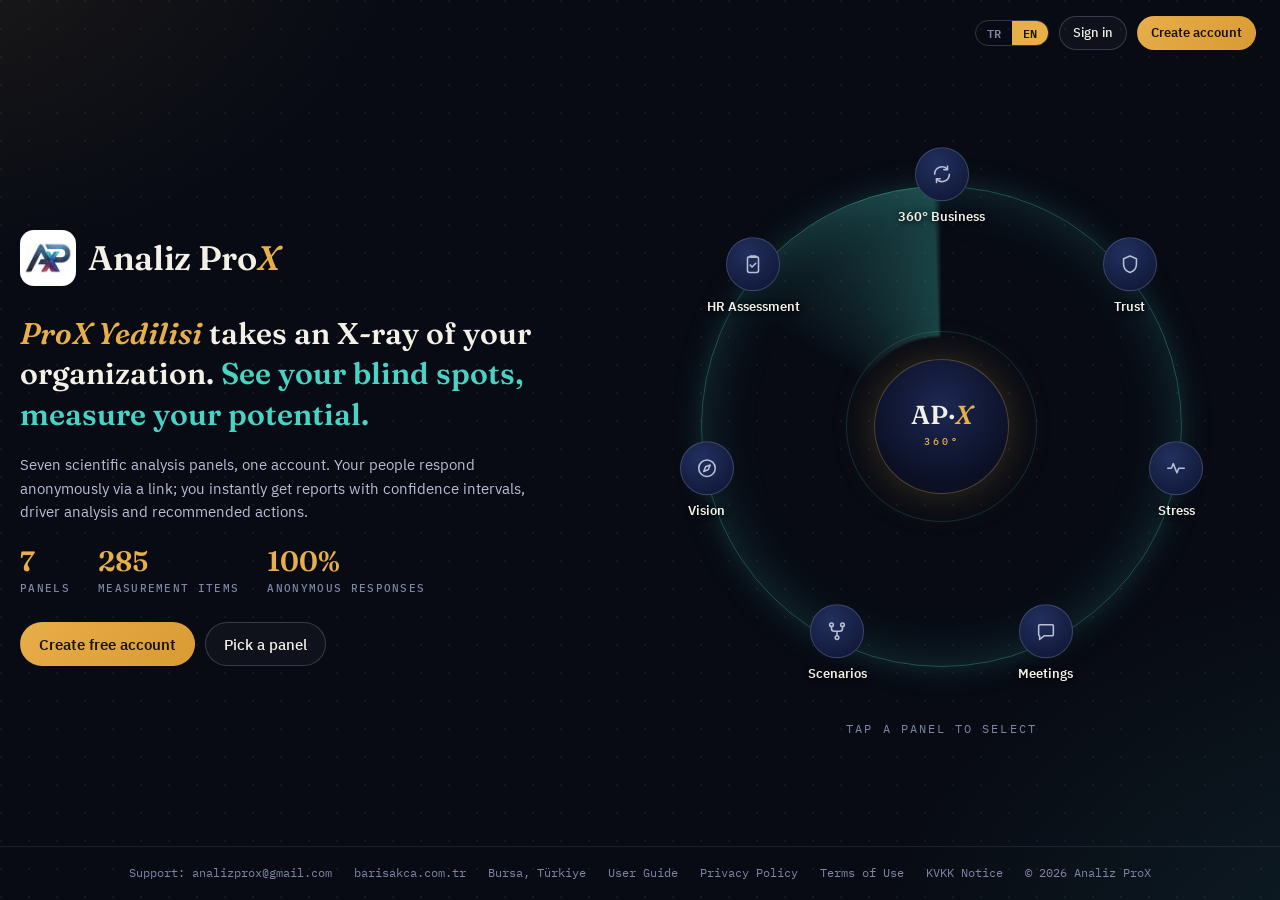
==== App/App/public/index.html @ f1fec8db "Add files via upload" ====
<!doctype html>
<html lang="tr">
<head>
  <meta charset="utf-8">
  <meta name="viewport" content="width=device-width, initial-scale=1, viewport-fit=cover">
  <title>Analiz ProX — ProX Yedilisi</title>
  <meta name="description" content="Kurumların röntgenini çeken yedi analiz paneli: 360° işletme, güven, İK aday değerlendirme, vizyon & iletişim, senaryo planlama, stres ve toplantı verimliliği.">
  <meta name="theme-color" content="#080b14">
  <meta name="color-scheme" content="dark">
  <meta property="og:title" content="Analiz ProX — ProX Yedilisi">
  <meta property="og:description" content="İşletmenizin röntgenini çekin. Kör noktalarınızı görün, potansiyelinizi ölçün.">
  <meta property="og:image" content="assets/img/og-image.jpg">
  <link rel="icon" href="assets/img/favicon.ico" sizes="any">
  <link rel="icon" type="image/png" sizes="192x192" href="assets/img/favicon-192.png">
  <link rel="apple-touch-icon" href="assets/img/apple-touch-icon.png">
  <link rel="manifest" href="manifest.webmanifest">
  <link rel="stylesheet" href="assets/css/fonts.css">
  <link rel="stylesheet" href="assets/css/app.css">
  <script src="assets/js/vendor/supabase.js" defer></script>
  <script src="assets/js/vendor/qrcode.js" defer></script>
  <script type="module" src="assets/js/app.js"></script>
</head>
<body>
  <div id="app"><div class="loader"><i></i></div></div>
  <noscript><p style="padding:24px;color:#fff">Analiz ProX'i kullanmak için JavaScript'i etkinleştirin.</p></noscript>
</body>
</html>
---- App/App/public/assets/css/fonts.css ----
/* Yerel yazı tipleri (SIL Open Font License) — @fontsource paketlerinden; yalnızca latin + latin-ext (Türkçe) */
/* fraunces-latin-ext-400-normal */
@font-face {
  font-family: 'Fraunces';
  font-style: normal;
  font-display: swap;
  font-weight: 400;
  src: url(../fonts/fraunces-latin-ext-400-normal.woff2) format("woff2");
  unicode-range: U+0100-02AF,U+0304,U+0308,U+0329,U+1E00-1E9F,U+1EF2-1EFF,U+2020,U+20A0-20AB,U+20AD-20C0,U+2113,U+2C60-2C7F,U+A720-A7FF;
}
/* fraunces-latin-400-normal */
@font-face {
  font-family: 'Fraunces';
  font-style: normal;
  font-display: swap;
  font-weight: 400;
  src: url(../fonts/fraunces-latin-400-normal.woff2) format("woff2");
  unicode-range: U+0000-00FF,U+0131,U+0152-0153,U+02BB-02BC,U+02C6,U+02DA,U+02DC,U+0304,U+0308,U+0329,U+2000-206F,U+2074,U+20AC,U+2122,U+2191,U+2193,U+2212,U+2215,U+FEFF,U+FFFD;
}
/* fraunces-latin-ext-600-normal */
@font-face {
  font-family: 'Fraunces';
  font-style: normal;
  font-display: swap;
  font-weight: 600;
  src: url(../fonts/fraunces-latin-ext-600-normal.woff2) format("woff2");
  unicode-range: U+0100-02AF,U+0304,U+0308,U+0329,U+1E00-1E9F,U+1EF2-1EFF,U+2020,U+20A0-20AB,U+20AD-20C0,U+2113,U+2C60-2C7F,U+A720-A7FF;
}
/* fraunces-latin-600-normal */
@font-face {
  font-family: 'Fraunces';
  font-style: normal;
  font-display: swap;
  font-weight: 600;
  src: url(../fonts/fraunces-latin-600-normal.woff2) format("woff2");
  unicode-range: U+0000-00FF,U+0131,U+0152-0153,U+02BB-02BC,U+02C6,U+02DA,U+02DC,U+0304,U+0308,U+0329,U+2000-206F,U+2074,U+20AC,U+2122,U+2191,U+2193,U+2212,U+2215,U+FEFF,U+FFFD;
}
/* fraunces-latin-ext-700-normal */
@font-face {
  font-family: 'Fraunces';
  font-style: normal;
  font-display: swap;
  font-weight: 700;
  src: url(../fonts/fraunces-latin-ext-700-normal.woff2) format("woff2");
  unicode-range: U+0100-02AF,U+0304,U+0308,U+0329,U+1E00-1E9F,U+1EF2-1EFF,U+2020,U+20A0-20AB,U+20AD-20C0,U+2113,U+2C60-2C7F,U+A720-A7FF;
}
/* fraunces-latin-700-normal */
@font-face {
  font-family: 'Fraunces';
  font-style: normal;
  font-display: swap;
  font-weight: 700;
  src: url(../fonts/fraunces-latin-700-normal.woff2) format("woff2");
  unicode-range: U+0000-00FF,U+0131,U+0152-0153,U+02BB-02BC,U+02C6,U+02DA,U+02DC,U+0304,U+0308,U+0329,U+2000-206F,U+2074,U+20AC,U+2122,U+2191,U+2193,U+2212,U+2215,U+FEFF,U+FFFD;
}
/* fraunces-latin-ext-600-italic */
@font-face {
  font-family: 'Fraunces';
  font-style: italic;
  font-display: swap;
  font-weight: 600;
  src: url(../fonts/fraunces-latin-ext-600-italic.woff2) format("woff2");
  unicode-range: U+0100-02AF,U+0304,U+0308,U+0329,U+1E00-1E9F,U+1EF2-1EFF,U+2020,U+20A0-20AB,U+20AD-20C0,U+2113,U+2C60-2C7F,U+A720-A7FF;
}
/* fraunces-latin-600-italic */
@font-face {
  font-family: 'Fraunces';
  font-style: italic;
  font-display: swap;
  font-weight: 600;
  src: url(../fonts/fraunces-latin-600-italic.woff2) format("woff2");
  unicode-range: U+0000-00FF,U+0131,U+0152-0153,U+02BB-02BC,U+02C6,U+02DA,U+02DC,U+0304,U+0308,U+0329,U+2000-206F,U+2074,U+20AC,U+2122,U+2191,U+2193,U+2212,U+2215,U+FEFF,U+FFFD;
}
/* fraunces-latin-ext-700-italic */
@font-face {
  font-family: 'Fraunces';
  font-style: italic;
  font-display: swap;
  font-weight: 700;
  src: url(../fonts/fraunces-latin-ext-700-italic.woff2) format("woff2");
  unicode-range: U+0100-02AF,U+0304,U+0308,U+0329,U+1E00-1E9F,U+1EF2-1EFF,U+2020,U+20A0-20AB,U+20AD-20C0,U+2113,U+2C60-2C7F,U+A720-A7FF;
}
/* fraunces-latin-700-italic */
@font-face {
  font-family: 'Fraunces';
  font-style: italic;
  font-display: swap;
  font-weight: 700;
  src: url(../fonts/fraunces-latin-700-italic.woff2) format("woff2");
  unicode-range: U+0000-00FF,U+0131,U+0152-0153,U+02BB-02BC,U+02C6,U+02DA,U+02DC,U+0304,U+0308,U+0329,U+2000-206F,U+2074,U+20AC,U+2122,U+2191,U+2193,U+2212,U+2215,U+FEFF,U+FFFD;
}
/* ibm-plex-sans-latin-ext-400-normal */
@font-face {
  font-family: 'IBM Plex Sans';
  font-style: normal;
  font-display: swap;
  font-weight: 400;
  src: url(../fonts/ibm-plex-sans-latin-ext-400-normal.woff2) format("woff2");
  unicode-range: U+0100-02AF,U+0304,U+0308,U+0329,U+1E00-1E9F,U+1EF2-1EFF,U+2020,U+20A0-20AB,U+20AD-20C0,U+2113,U+2C60-2C7F,U+A720-A7FF;
}
/* ibm-plex-sans-latin-400-normal */
@font-face {
  font-family: 'IBM Plex Sans';
  font-style: normal;
  font-display: swap;
  font-weight: 400;
  src: url(../fonts/ibm-plex-sans-latin-400-normal.woff2) format("woff2");
  unicode-range: U+0000-00FF,U+0131,U+0152-0153,U+02BB-02BC,U+02C6,U+02DA,U+02DC,U+0304,U+0308,U+0329,U+2000-206F,U+2074,U+20AC,U+2122,U+2191,U+2193,U+2212,U+2215,U+FEFF,U+FFFD;
}
/* ibm-plex-sans-latin-ext-500-normal */
@font-face {
  font-family: 'IBM Plex Sans';
  font-style: normal;
  font-display: swap;
  font-weight: 500;
  src: url(../fonts/ibm-plex-sans-latin-ext-500-normal.woff2) format("woff2");
  unicode-range: U+0100-02AF,U+0304,U+0308,U+0329,U+1E00-1E9F,U+1EF2-1EFF,U+2020,U+20A0-20AB,U+20AD-20C0,U+2113,U+2C60-2C7F,U+A720-A7FF;
}
/* ibm-plex-sans-latin-500-normal */
@font-face {
  font-family: 'IBM Plex Sans';
  font-style: normal;
  font-display: swap;
  font-weight: 500;
  src: url(../fonts/ibm-plex-sans-latin-500-normal.woff2) format("woff2");
  unicode-range: U+0000-00FF,U+0131,U+0152-0153,U+02BB-02BC,U+02C6,U+02DA,U+02DC,U+0304,U+0308,U+0329,U+2000-206F,U+2074,U+20AC,U+2122,U+2191,U+2193,U+2212,U+2215,U+FEFF,U+FFFD;
}
/* ibm-plex-sans-latin-ext-600-normal */
@font-face {
  font-family: 'IBM Plex Sans';
  font-style: normal;
  font-display: swap;
  font-weight: 600;
  src: url(../fonts/ibm-plex-sans-latin-ext-600-normal.woff2) format("woff2");
  unicode-range: U+0100-02AF,U+0304,U+0308,U+0329,U+1E00-1E9F,U+1EF2-1EFF,U+2020,U+20A0-20AB,U+20AD-20C0,U+2113,U+2C60-2C7F,U+A720-A7FF;
}
/* ibm-plex-sans-latin-600-normal */
@font-face {
  font-family: 'IBM Plex Sans';
  font-style: normal;
  font-display: swap;
  font-weight: 600;
  src: url(../fonts/ibm-plex-sans-latin-600-normal.woff2) format("woff2");
  unicode-range: U+0000-00FF,U+0131,U+0152-0153,U+02BB-02BC,U+02C6,U+02DA,U+02DC,U+0304,U+0308,U+0329,U+2000-206F,U+2074,U+20AC,U+2122,U+2191,U+2193,U+2212,U+2215,U+FEFF,U+FFFD;
}
/* ibm-plex-mono-latin-ext-400-normal */
@font-face {
  font-family: 'IBM Plex Mono';
  font-style: normal;
  font-display: swap;
  font-weight: 400;
  src: url(../fonts/ibm-plex-mono-latin-ext-400-normal.woff2) format("woff2");
  unicode-range: U+0100-02AF,U+0304,U+0308,U+0329,U+1E00-1E9F,U+1EF2-1EFF,U+2020,U+20A0-20AB,U+20AD-20C0,U+2113,U+2C60-2C7F,U+A720-A7FF;
}
/* ibm-plex-mono-latin-400-normal */
@font-face {
  font-family: 'IBM Plex Mono';
  font-style: normal;
  font-display: swap;
  font-weight: 400;
  src: url(../fonts/ibm-plex-mono-latin-400-normal.woff2) format("woff2");
  unicode-range: U+0000-00FF,U+0131,U+0152-0153,U+02BB-02BC,U+02C6,U+02DA,U+02DC,U+0304,U+0308,U+0329,U+2000-206F,U+2074,U+20AC,U+2122,U+2191,U+2193,U+2212,U+2215,U+FEFF,U+FFFD;
}
/* ibm-plex-mono-latin-ext-500-normal */
@font-face {
  font-family: 'IBM Plex Mono';
  font-style: normal;
  font-display: swap;
  font-weight: 500;
  src: url(../fonts/ibm-plex-mono-latin-ext-500-normal.woff2) format("woff2");
  unicode-range: U+0100-02AF,U+0304,U+0308,U+0329,U+1E00-1E9F,U+1EF2-1EFF,U+2020,U+20A0-20AB,U+20AD-20C0,U+2113,U+2C60-2C7F,U+A720-A7FF;
}
/* ibm-plex-mono-latin-500-normal */
@font-face {
  font-family: 'IBM Plex Mono';
  font-style: normal;
  font-display: swap;
  font-weight: 500;
  src: url(../fonts/ibm-plex-mono-latin-500-normal.woff2) format("woff2");
  unicode-range: U+0000-00FF,U+0131,U+0152-0153,U+02BB-02BC,U+02C6,U+02DA,U+02DC,U+0304,U+0308,U+0329,U+2000-206F,U+2074,U+20AC,U+2122,U+2191,U+2193,U+2212,U+2215,U+FEFF,U+FFFD;
}
/* ibm-plex-mono-latin-ext-600-normal */
@font-face {
  font-family: 'IBM Plex Mono';
  font-style: normal;
  font-display: swap;
  font-weight: 600;
  src: url(../fonts/ibm-plex-mono-latin-ext-600-normal.woff2) format("woff2");
  unicode-range: U+0100-02AF,U+0304,U+0308,U+0329,U+1E00-1E9F,U+1EF2-1EFF,U+2020,U+20A0-20AB,U+20AD-20C0,U+2113,U+2C60-2C7F,U+A720-A7FF;
}
/* ibm-plex-mono-latin-600-normal */
@font-face {
  font-family: 'IBM Plex Mono';
  font-style: normal;
  font-display: swap;
  font-weight: 600;
  src: url(../fonts/ibm-plex-mono-latin-600-normal.woff2) format("woff2");
  unicode-range: U+0000-00FF,U+0131,U+0152-0153,U+02BB-02BC,U+02C6,U+02DA,U+02DC,U+0304,U+0308,U+0329,U+2000-206F,U+2074,U+20AC,U+2122,U+2191,U+2193,U+2212,U+2215,U+FEFF,U+FFFD;
}
---- App/App/public/assets/css/app.css ----
/* =====================================================================
   ANALİZ PROX — Tasarım Sistemi
   Gece laciverti zemin · altın / camgöbeği vurgu · Fraunces + IBM Plex
   ===================================================================== */
:root {
  --bg-0: #080b14;
  --bg-1: #0d1224;
  --bg-2: #141b36;
  --bg-3: #1b2448;
  --panel: rgba(18, 25, 50, 0.72);
  --line: rgba(141, 149, 179, 0.16);
  --line-2: rgba(141, 149, 179, 0.32);
  --ink: #f3f0e6;
  --ink-2: #b9bfd6;
  --ink-3: #7d86a6;
  --gold: #e8ae49;
  --gold-2: #f5c66f;
  --cyan: #48d3c4;
  --violet: #9b87f5;
  --crimson: #e8384f;
  --crimson-2: #ff5468;

  --c-excellent: #3dd6b0;
  --c-strong: #48b8d3;
  --c-develop: #e8ae49;
  --c-risk: #f08a4b;
  --c-critical: #e8384f;

  --r-sm: 10px;
  --r: 16px;
  --r-lg: 24px;
  --shadow: 0 18px 50px -20px rgba(0, 0, 0, 0.7);
  --f-serif: 'Fraunces', Georgia, serif;
  --f-sans: 'IBM Plex Sans', system-ui, -apple-system, 'Segoe UI', sans-serif;
  --f-mono: 'IBM Plex Mono', ui-monospace, Menlo, monospace;
  --safe-top: max(env(safe-area-inset-top, 0px), var(--safe-area-inset-top, 0px));
  --safe-bottom: max(env(safe-area-inset-bottom, 0px), var(--safe-area-inset-bottom, 0px));
  color-scheme: dark;
}

*, *::before, *::after { box-sizing: border-box; }
html { -webkit-text-size-adjust: 100%; }
body {
  margin: 0;
  min-height: 100vh;
  background: var(--bg-0);
  color: var(--ink);
  font: 400 15px/1.55 var(--f-sans);
  -webkit-font-smoothing: antialiased;
  overflow-x: hidden;
}
body::before {
  content: '';
  position: fixed;
  inset: 0;
  z-index: -1;
  background:
    radial-gradient(900px 600px at -10% -10%, rgba(232, 174, 73, 0.10), transparent 60%),
    radial-gradient(900px 700px at 110% 110%, rgba(72, 211, 196, 0.10), transparent 60%),
    radial-gradient(1px 1px at 1px 1px, rgba(255, 255, 255, 0.05) 1px, transparent 0) 0 0 / 28px 28px,
    var(--bg-0);
}
a { color: var(--cyan); text-decoration: none; }
a:hover { text-decoration: underline; }
h1, h2, h3, h4 { margin: 0 0 .4em; line-height: 1.2; font-weight: 600; }
h1 { font-family: var(--f-serif); font-size: clamp(28px, 4vw, 44px); letter-spacing: -.01em; }
h2 { font-family: var(--f-serif); font-size: clamp(22px, 2.6vw, 30px); }
h3 { font-size: 17px; }
p { margin: 0 0 1em; }
small { color: var(--ink-3); }
img { max-width: 100%; }
button, input, select, textarea { font: inherit; color: inherit; }
::selection { background: rgba(72, 211, 196, .3); }

.mono { font-family: var(--f-mono); }
.ico { width: 18px; height: 18px; flex: none; vertical-align: -3px; }
h3 .ico { width: 20px; height: 20px; color: var(--cyan); }
.menu-pop .ico { color: var(--ink-3); }
.eyebrow { font: 500 11px/1 var(--f-mono); letter-spacing: .28em; text-transform: uppercase; color: var(--cyan); }
.muted { color: var(--ink-2); }
.dim { color: var(--ink-3); }
.gold { color: var(--gold); }
.center { text-align: center; }
.hide { display: none !important; }
.sr { position: absolute; width: 1px; height: 1px; overflow: hidden; clip: rect(0 0 0 0); }

/* ------------------------------------------------------------ BRAND */
.brand { display: inline-flex; align-items: center; gap: 12px; color: var(--ink); text-decoration: none !important; }
.brand img { width: 40px; height: 40px; border-radius: 10px; background: #fff; padding: 3px; }
.brand b { font: 600 22px/1 var(--f-serif); letter-spacing: -.01em; }
.brand b i { color: var(--gold); font-style: italic; }
.brand.lg img { width: 56px; height: 56px; border-radius: 14px; }
.brand.lg b { font-size: 34px; }

/* ------------------------------------------------------------ LAYOUT */
.wrap { width: min(1180px, 100% - 32px); margin-inline: auto; }
.wrap.narrow { width: min(760px, 100% - 32px); }
.topbar {
  position: sticky; top: 0; z-index: 30;
  padding-top: var(--safe-top);
  background: rgba(8, 11, 20, .78);
  backdrop-filter: blur(14px); -webkit-backdrop-filter: blur(14px);
  border-bottom: 1px solid var(--line);
}
.topbar .wrap { display: flex; align-items: center; gap: 14px; min-height: 64px; }
.topbar .spacer { flex: 1; }
.topnav { display: flex; gap: 4px; margin-left: 10px; }
.topnav a { position: relative; display: inline-flex; align-items: center; gap: 7px; padding: 8px 12px; border-radius: 999px; color: var(--ink-2); font-size: 13.5px; font-weight: 500; text-decoration: none !important; }
.topnav a:hover { background: rgba(255, 255, 255, .06); color: var(--ink); }
.topnav a.on { background: rgba(232, 174, 73, .12); color: var(--gold); }
.topnav .dot-n { position: absolute; top: 2px; right: 2px; min-width: 17px; height: 17px; padding: 0 4px; border-radius: 9px; background: var(--crimson); color: #fff; font: 700 10px/17px var(--f-sans); text-align: center; }
@media (max-width: 760px) { .topnav span { display: none; } .topnav { margin-left: 2px; } .topnav a { padding: 8px 9px; } .topbar .org { display: none; } }
.crumbs-row { display: flex; align-items: center; gap: 14px; margin-bottom: 12px; flex-wrap: wrap; }
.crumbs-row .crumbs { margin: 0; }
.back-btn { min-height: 32px; }
.msg { padding: 16px 18px; border-radius: var(--r); border: 1px solid var(--line); background: rgba(13, 18, 36, .6); }
.msg.unread { border-color: rgba(232, 174, 73, .45); background: rgba(232, 174, 73, .06); }
.msg h4 { margin: 0 0 4px; font-size: 15px; display: flex; gap: 8px; align-items: center; flex-wrap: wrap; }
.msg .meta { font: 400 12px var(--f-mono); color: var(--ink-3); margin-bottom: 8px; }
.msg p { margin: 0; white-space: pre-line; color: var(--ink-2); font-size: 14px; }
.badge.frozen { background: rgba(155, 135, 245, .15); color: var(--violet); }
.topbar .org { font: 500 12px/1.2 var(--f-mono); color: var(--ink-3); letter-spacing: .06em; text-transform: uppercase; }
main { padding: 28px 0 calc(64px + var(--safe-bottom)); }
.page-head { display: flex; flex-wrap: wrap; align-items: flex-end; justify-content: space-between; gap: 16px; margin-bottom: 24px; }
.page-head p { margin: 0; color: var(--ink-2); max-width: 640px; }
.crumbs { font: 500 12px/1 var(--f-mono); color: var(--ink-3); margin-bottom: 10px; letter-spacing: .04em; }
.crumbs a { color: var(--ink-3); }

.grid { display: grid; gap: 16px; }
.g2 { grid-template-columns: repeat(2, minmax(0, 1fr)); }
.g3 { grid-template-columns: repeat(3, minmax(0, 1fr)); }
.g4 { grid-template-columns: repeat(4, minmax(0, 1fr)); }
@media (max-width: 960px) { .g3, .g4 { grid-template-columns: repeat(2, minmax(0, 1fr)); } }
@media (max-width: 680px) { .g2, .g3, .g4 { grid-template-columns: 1fr; } }
.grid > * { min-width: 0; }
.split { grid-template-columns: minmax(0, var(--a, 1fr)) minmax(0, var(--b, 1fr)); }
@media (max-width: 860px) { .split { grid-template-columns: 1fr; } }

.card {
  background: linear-gradient(180deg, rgba(23, 30, 61, .55), rgba(13, 18, 36, .65));
  border: 1px solid var(--line);
  border-radius: var(--r-lg);
  padding: 22px;
  box-shadow: var(--shadow);
}
.card.tight { padding: 16px; }
.card h3 { display: flex; align-items: center; gap: 10px; }
.card .card-sub { color: var(--ink-3); font-size: 13px; margin: -4px 0 14px; }
.card-head { display: flex; align-items: flex-start; justify-content: space-between; gap: 12px; margin-bottom: 14px; }
.card-head h3 { margin: 0; }

/* ------------------------------------------------------------ BUTTONS */
.btn {
  display: inline-flex; align-items: center; justify-content: center; gap: 8px;
  min-height: 44px; padding: 0 18px;
  border-radius: 999px; border: 1px solid var(--line-2);
  background: rgba(255, 255, 255, .03); color: var(--ink);
  font-weight: 500; cursor: pointer; text-decoration: none !important;
  transition: background .15s, border-color .15s, transform .1s;
  white-space: nowrap;
}
.btn:hover { background: rgba(255, 255, 255, .07); border-color: var(--ink-3); }
.btn:active { transform: translateY(1px); }
.btn:disabled { opacity: .45; cursor: not-allowed; }
.btn.primary { background: linear-gradient(135deg, var(--gold), #d99a33); color: #1a1205; border-color: transparent; font-weight: 600; }
.btn.primary:hover { filter: brightness(1.07); }
.btn.cyan { background: var(--cyan); color: #04211e; border-color: transparent; font-weight: 600; }
.btn.danger { border-color: rgba(232, 56, 79, .5); color: var(--crimson-2); }
.btn.danger:hover { background: rgba(232, 56, 79, .12); }
.btn.ghost { border-color: transparent; background: none; }
.btn.sm { min-height: 34px; padding: 0 13px; font-size: 13px; }
.btn.block { width: 100%; }
.btn .ico { width: 18px; height: 18px; }
.icon-btn { width: 40px; height: 40px; padding: 0; border-radius: 50%; }
.row { display: flex; flex-wrap: wrap; gap: 10px; align-items: center; }
.row.end { justify-content: flex-end; }
.row.between { justify-content: space-between; }

.lang { display: inline-flex; border: 1px solid var(--line-2); border-radius: 999px; overflow: hidden; }
.lang button { background: none; border: 0; padding: 6px 11px; font: 600 12px/1 var(--f-mono); color: var(--ink-3); cursor: pointer; }
.lang button.on { background: var(--gold); color: #1a1205; }

/* ------------------------------------------------------------ FORMS */
.field { display: grid; gap: 6px; margin-bottom: 14px; }
.field > span { font-size: 13px; color: var(--ink-2); font-weight: 500; }
.field small { font-size: 12px; }
.input, select.input, textarea.input {
  width: 100%; min-height: 48px; padding: 12px 14px;
  border-radius: var(--r-sm); border: 1px solid var(--line-2);
  background: rgba(8, 11, 20, .6); color: var(--ink); outline: none;
  transition: border-color .15s, box-shadow .15s;
}
textarea.input { min-height: 96px; resize: vertical; }
.input:focus { border-color: var(--cyan); box-shadow: 0 0 0 3px rgba(72, 211, 196, .18); }
.input.err { border-color: var(--crimson); }
.pw-wrap { position: relative; }
.pw-wrap .input { padding-right: 52px; }
.pw-wrap button { position: absolute; right: 6px; top: 50%; transform: translateY(-50%); background: none; border: 0; color: var(--ink-3); cursor: pointer; padding: 8px; font-size: 12px; font-family: var(--f-mono); }
.check { display: flex; gap: 10px; align-items: flex-start; font-size: 13px; color: var(--ink-2); margin: 6px 0 14px; cursor: pointer; }
.check input { width: 18px; height: 18px; margin-top: 2px; accent-color: var(--gold); flex: none; }
.seg { display: inline-flex; padding: 4px; border-radius: 999px; background: rgba(8, 11, 20, .6); border: 1px solid var(--line); margin-bottom: 18px; }
.seg button { border: 0; background: none; padding: 9px 18px; border-radius: 999px; cursor: pointer; color: var(--ink-3); font-weight: 500; }
.seg button.on { background: var(--bg-3); color: var(--ink); }
.otp { display: flex; gap: 8px; justify-content: center; margin: 8px 0 18px; }
.otp input { width: 46px; height: 56px; text-align: center; font: 600 22px var(--f-mono); border-radius: 12px; border: 1px solid var(--line-2); background: rgba(8, 11, 20, .6); color: var(--ink); }
.otp input:focus { outline: none; border-color: var(--gold); box-shadow: 0 0 0 3px rgba(232, 174, 73, .2); }
.pw-meter { height: 4px; border-radius: 4px; background: var(--line); overflow: hidden; margin-top: 4px; }
.pw-meter i { display: block; height: 100%; width: 0; transition: width .2s, background .2s; }
.alert { padding: 12px 14px; border-radius: var(--r-sm); font-size: 14px; margin-bottom: 14px; border: 1px solid; }
.alert.err { background: rgba(232, 56, 79, .1); border-color: rgba(232, 56, 79, .35); color: #ffb3bd; }
.alert.ok { background: rgba(61, 214, 176, .1); border-color: rgba(61, 214, 176, .35); color: #a8f0dd; }
.alert.info { background: rgba(72, 184, 211, .08); border-color: rgba(72, 184, 211, .3); color: var(--ink-2); }

/* ------------------------------------------------------------ AUTH */
.auth { min-height: calc(100vh - 64px); display: grid; place-items: center; padding: 32px 16px; }
.auth .card { width: min(440px, 100%); padding: 30px; }
.auth h2 { margin-bottom: 4px; }
.auth .lead { color: var(--ink-2); margin-bottom: 22px; font-size: 14px; }
.auth .foot { text-align: center; margin-top: 18px; font-size: 14px; color: var(--ink-2); }

/* ------------------------------------------------------------ HUB / ORBIT */
.hub { min-height: 100vh; display: flex; flex-direction: column; overflow-x: hidden; }
.hub-top { display: flex; align-items: center; justify-content: flex-end; gap: 10px; padding: calc(16px + var(--safe-top)) 24px 0; }
.hub-main { flex: 1; display: grid; grid-template-columns: 1fr 1.1fr; gap: 24px; align-items: center; width: min(1240px, 100% - 32px); margin-inline: auto; padding: 24px 0; }
.hub-copy .tag { font: 600 clamp(22px, 2.4vw, 30px)/1.35 var(--f-serif); margin: 22px 0 18px; }
.hub-copy .tag em { color: var(--gold); }
.hub-copy .tag span { color: var(--cyan); }
.hub-copy p { color: var(--ink-2); max-width: 520px; }
.hub-stats { display: flex; gap: 28px; margin: 24px 0; flex-wrap: wrap; }
.hub-stats div b { display: block; font: 600 28px/1 var(--f-serif); color: var(--gold); }
.hub-stats div span { font: 500 11px/1.3 var(--f-mono); color: var(--ink-3); letter-spacing: .12em; text-transform: uppercase; }
.orbit { position: relative; width: min(560px, 92vw); aspect-ratio: 1; margin-inline: auto; }
.orbit .ring { position: absolute; inset: 7%; border-radius: 50%; border: 1px solid rgba(72, 211, 196, .35); box-shadow: 0 0 60px -10px rgba(72, 211, 196, .25) inset, 0 0 40px -18px rgba(72, 211, 196, .5); }
.orbit .ring.r2 { inset: 33%; border-color: rgba(72, 211, 196, .18); box-shadow: none; }
.orbit .sweep { position: absolute; inset: 7%; border-radius: 50%; background: conic-gradient(from 0deg, rgba(72, 211, 196, .0) 0deg, rgba(72, 211, 196, .0) 300deg, rgba(72, 211, 196, .28) 358deg, rgba(72, 211, 196, .0) 360deg); animation: sweep 7s linear infinite; mask: radial-gradient(circle, transparent 26%, #000 27%); -webkit-mask: radial-gradient(circle, transparent 26%, #000 27%); }
@keyframes sweep { to { transform: rotate(360deg); } }
@media (prefers-reduced-motion: reduce) { .orbit .sweep { animation: none; } }
.orbit .core { position: absolute; inset: 38%; border-radius: 50%; display: grid; place-items: center; text-align: center; background: radial-gradient(circle at 50% 35%, #1d2752, #0b1024 70%); border: 1px solid rgba(232, 174, 73, .3); box-shadow: 0 0 50px -10px rgba(232, 174, 73, .35); }
.orbit .core b { font: 600 clamp(18px, 2.4vw, 26px)/1 var(--f-serif); display: block; }
.orbit .core b i { color: var(--gold); }
.orbit .core span { font: 500 10px/1 var(--f-mono); letter-spacing: .3em; color: var(--gold); }
.node { position: absolute; width: 112px; transform: translate(-50%, -50%); display: flex; flex-direction: column; align-items: center; gap: 8px; text-align: center; background: none; border: 0; cursor: pointer; color: var(--ink); padding: 0; }
.node .dot { width: 54px; height: 54px; border-radius: 50%; display: grid; place-items: center; background: radial-gradient(circle at 40% 30%, #22305f, #0d1430); border: 1px solid var(--line-2); transition: transform .2s, border-color .2s, box-shadow .2s; }
.node .dot svg { width: 22px; height: 22px; stroke: var(--ink-2); }
.node .nm { font-size: 13px; font-weight: 600; line-height: 1.2; text-shadow: 0 1px 6px #000; }
.node:hover .dot, .node:focus-visible .dot, .node.on .dot { transform: scale(1.12); border-color: var(--gold); box-shadow: 0 0 26px -4px rgba(232, 174, 73, .6); }
.node:hover .dot svg, .node.on .dot svg { stroke: var(--gold); }
.hub-foot { display: flex; flex-wrap: wrap; justify-content: center; gap: 8px 22px; padding: 18px 16px calc(18px + var(--safe-bottom)); border-top: 1px solid var(--line); font: 400 12px/1.4 var(--f-mono); color: var(--ink-3); }
.hub-foot a { color: var(--ink-3); }
@media (max-width: 900px) {
  .hub-main { grid-template-columns: 1fr; text-align: center; }
  .hub-copy { display: flex; flex-direction: column; align-items: center; }
  .hub-stats { justify-content: center; }
  .node { width: 86px; }
  .node .dot { width: 44px; height: 44px; }
  .node .nm { font-size: 11px; }
}

/* ------------------------------------------------------------ SHEET (modal) */
.sheet-bg { position: fixed; inset: 0; z-index: 80; background: rgba(4, 6, 12, .72); backdrop-filter: blur(4px); display: grid; place-items: center; padding: 16px; animation: fade .18s; }
.sheet { width: min(640px, 100%); max-height: calc(100vh - 32px); overflow: auto; background: linear-gradient(180deg, var(--bg-2), var(--bg-1)); border: 1px solid var(--line-2); border-radius: var(--r-lg); padding: 26px; box-shadow: 0 40px 80px -20px #000; animation: rise .22s; }
.sheet .x { float: right; margin: -8px -8px 0 0; }
@keyframes fade { from { opacity: 0; } }
@keyframes rise { from { opacity: 0; transform: translateY(12px); } }
@media (max-width: 680px) {
  .sheet-bg { place-items: end stretch; padding: 0; }
  .sheet { border-radius: var(--r-lg) var(--r-lg) 0 0; max-height: 92vh; padding-bottom: calc(26px + var(--safe-bottom)); }
}
.dim-chips { display: flex; flex-wrap: wrap; gap: 8px; margin: 14px 0 18px; }
.chip { display: inline-flex; align-items: center; gap: 6px; padding: 6px 12px; border-radius: 999px; border: 1px solid var(--line-2); font-size: 12.5px; color: var(--ink-2); background: rgba(255, 255, 255, .02); }
.chip b { font-family: var(--f-mono); color: var(--cyan); font-weight: 500; }
.badge { display: inline-flex; align-items: center; gap: 6px; padding: 3px 10px; border-radius: 999px; font: 600 11px/1.6 var(--f-mono); letter-spacing: .04em; text-transform: uppercase; }
.badge.open { background: rgba(61, 214, 176, .12); color: var(--c-excellent); }
.badge.closed { background: rgba(125, 134, 166, .14); color: var(--ink-3); }
.badge.b-excellent { background: rgba(61, 214, 176, .14); color: var(--c-excellent); }
.badge.b-strong { background: rgba(72, 184, 211, .14); color: var(--c-strong); }
.badge.b-develop { background: rgba(232, 174, 73, .14); color: var(--c-develop); }
.badge.b-risk { background: rgba(240, 138, 75, .14); color: var(--c-risk); }
.badge.b-critical { background: rgba(232, 56, 79, .14); color: var(--crimson-2); }
.stat { display: grid; gap: 2px; }
.stat b { font: 600 26px/1.1 var(--f-serif); }
.stat span { font: 500 11px/1.3 var(--f-mono); color: var(--ink-3); letter-spacing: .1em; text-transform: uppercase; }

/* ------------------------------------------------------------ MODULE TILES (dashboard) */
.tiles { display: grid; grid-template-columns: repeat(auto-fill, minmax(250px, 1fr)); gap: 14px; }
.tile { position: relative; display: flex; flex-direction: column; gap: 10px; padding: 20px; border-radius: var(--r-lg); border: 1px solid var(--line); background: linear-gradient(160deg, rgba(27, 36, 72, .6), rgba(13, 18, 36, .7)); color: var(--ink); text-decoration: none !important; transition: border-color .2s, transform .2s; cursor: pointer; text-align: left; }
.tile:hover { border-color: rgba(232, 174, 73, .5); transform: translateY(-2px); }
.tile .ic { width: 42px; height: 42px; border-radius: 12px; display: grid; place-items: center; background: rgba(72, 211, 196, .1); }
.tile .ic svg { width: 22px; height: 22px; stroke: var(--cyan); }
.tile h3 { margin: 0; font-size: 16px; }
.tile p { margin: 0; color: var(--ink-3); font-size: 13px; }
.tile .meta { margin-top: auto; display: flex; justify-content: space-between; font: 500 12px/1 var(--f-mono); color: var(--ink-3); }
.tile .meta b { color: var(--gold); }

/* ------------------------------------------------------------ LIST / TABLE */
.list { display: grid; gap: 10px; }
.li { display: grid; grid-template-columns: 1fr auto; gap: 12px; align-items: center; padding: 16px 18px; border-radius: var(--r); border: 1px solid var(--line); background: rgba(13, 18, 36, .6); }
.li h4 { margin: 0 0 4px; font-size: 15px; }
.li .sub { font-size: 12.5px; color: var(--ink-3); display: flex; flex-wrap: wrap; gap: 6px 14px; }
.li .sub .mono { color: var(--ink-2); }
@media (max-width: 680px) { .li { grid-template-columns: 1fr; } }
.tbl-wrap { overflow-x: auto; border-radius: var(--r); border: 1px solid var(--line); }
table.tbl { width: 100%; border-collapse: collapse; font-size: 13.5px; }
.tbl th, .tbl td { padding: 10px 12px; border-bottom: 1px solid var(--line); text-align: left; vertical-align: top; }
.tbl th { font: 500 11px/1.3 var(--f-mono); color: var(--ink-3); letter-spacing: .08em; text-transform: uppercase; background: rgba(8, 11, 20, .4); position: sticky; top: 0; }
.tbl td.num, .tbl th.num { text-align: right; font-family: var(--f-mono); }
.tbl tr:last-child td { border-bottom: 0; }
.empty { text-align: center; padding: 48px 16px; color: var(--ink-3); border: 1px dashed var(--line-2); border-radius: var(--r-lg); }
.empty svg { width: 40px; height: 40px; stroke: var(--ink-3); margin-bottom: 10px; }

/* ------------------------------------------------------------ SURVEY */
.sv { min-height: 100vh; display: flex; flex-direction: column; }
.sv-top { padding: calc(14px + var(--safe-top)) 18px 12px; display: flex; align-items: center; gap: 12px; border-bottom: 1px solid var(--line); background: rgba(8, 11, 20, .8); position: sticky; top: 0; z-index: 5; backdrop-filter: blur(10px); }
.sv-top .t { flex: 1; min-width: 0; }
.sv-top .t b { display: block; font-size: 14px; white-space: nowrap; overflow: hidden; text-overflow: ellipsis; }
.sv-top .t span { font: 500 11px/1 var(--f-mono); color: var(--ink-3); letter-spacing: .08em; }
.progress { height: 3px; background: var(--line); }
.progress i { display: block; height: 100%; background: linear-gradient(90deg, var(--cyan), var(--gold)); transition: width .25s; }
.sv-body { flex: 1; display: grid; place-items: center; padding: 24px 16px calc(24px + var(--safe-bottom)); }
.q { width: min(680px, 100%); animation: rise .2s; }
.q .q-dim { font: 500 11px/1 var(--f-mono); letter-spacing: .22em; text-transform: uppercase; color: var(--cyan); margin-bottom: 14px; }
.q .q-text { font: 500 clamp(19px, 2.6vw, 25px)/1.4 var(--f-serif); margin-bottom: 26px; }
.q .q-num { font: 500 12px/1 var(--f-mono); color: var(--ink-3); margin-bottom: 10px; }
.likert { display: grid; gap: 8px; }
.likert button { display: flex; align-items: center; gap: 14px; width: 100%; min-height: 54px; padding: 10px 16px; border-radius: 14px; border: 1px solid var(--line-2); background: rgba(13, 18, 36, .7); cursor: pointer; text-align: left; color: var(--ink); transition: border-color .12s, background .12s; }
.likert button:hover { border-color: var(--ink-3); }
.likert button .k { width: 28px; height: 28px; flex: none; border-radius: 8px; display: grid; place-items: center; font: 600 13px var(--f-mono); background: var(--bg-3); color: var(--ink-2); }
.likert button.on { border-color: var(--gold); background: rgba(232, 174, 73, .1); }
.likert button.on .k { background: var(--gold); color: #1a1205; }
.scale10 { display: grid; grid-template-columns: repeat(11, 1fr); gap: 6px; }
.scale10 button { aspect-ratio: 1; min-height: 40px; border-radius: 10px; border: 1px solid var(--line-2); background: rgba(13, 18, 36, .7); font: 600 14px var(--f-mono); cursor: pointer; }
.scale10 button.on { background: var(--gold); color: #1a1205; border-color: var(--gold); }
.scale10-leg { display: flex; justify-content: space-between; font-size: 12px; color: var(--ink-3); margin-top: 8px; }
@media (max-width: 520px) { .scale10 { grid-template-columns: repeat(6, 1fr); } }
.sv-nav { display: flex; justify-content: space-between; gap: 10px; margin-top: 26px; }
.sv-intro { width: min(640px, 100%); }
.sv-intro .card { padding: 28px; }
.timer { font: 600 13px/1 var(--f-mono); padding: 7px 12px; border-radius: 999px; border: 1px solid var(--line-2); }
.timer.warn { color: var(--crimson-2); border-color: rgba(232, 56, 79, .5); }
.picks { display: grid; gap: 8px; }
.picks button { text-align: left; padding: 12px 16px; border-radius: 12px; border: 1px solid var(--line-2); background: rgba(13, 18, 36, .7); cursor: pointer; color: var(--ink); display: flex; gap: 10px; align-items: center; }
.picks button.on { border-color: var(--cyan); background: rgba(72, 211, 196, .1); }
.picks button .n { width: 24px; height: 24px; border-radius: 50%; display: grid; place-items: center; font: 600 12px var(--f-mono); background: var(--bg-3); flex: none; }
.picks button.on .n { background: var(--cyan); color: #04211e; }

/* ------------------------------------------------------------ REPORT */
.rp-head { display: grid; grid-template-columns: 1fr auto; gap: 18px; align-items: end; padding-bottom: 20px; border-bottom: 1px solid var(--line); margin-bottom: 24px; }
.rp-head h1 { margin: 6px 0 6px; font-size: clamp(26px, 3.4vw, 38px); }
.rp-head .facts { display: flex; flex-wrap: wrap; gap: 6px 18px; font: 400 12.5px/1.4 var(--f-mono); color: var(--ink-3); }
.rp-head .facts b { color: var(--ink-2); font-weight: 500; }
@media (max-width: 760px) { .rp-head { grid-template-columns: 1fr; } }
.rp-sec { margin: 34px 0 14px; display: flex; align-items: baseline; gap: 14px; }
.rp-sec .n { font: 500 12px/1 var(--f-mono); color: var(--gold); }
.rp-sec h2 { margin: 0; font-size: 22px; }
.rp-sec + p.lead { color: var(--ink-2); margin-top: -6px; max-width: 760px; font-size: 14px; }
.kpis { display: grid; grid-template-columns: 1.3fr repeat(3, 1fr); gap: 14px; }
@media (max-width: 960px) { .kpis { grid-template-columns: 1fr 1fr; } }
@media (max-width: 520px) { .kpis { grid-template-columns: 1fr; } }
.kpi { padding: 18px; border-radius: var(--r-lg); border: 1px solid var(--line); background: rgba(13, 18, 36, .6); display: flex; flex-direction: column; gap: 6px; }
.kpi .k { font: 500 11px/1.2 var(--f-mono); letter-spacing: .12em; text-transform: uppercase; color: var(--ink-3); }
.kpi .v { font: 600 34px/1 var(--f-serif); }
.kpi .s { font-size: 12.5px; color: var(--ink-2); }
.kpi.main { align-items: center; justify-content: center; }
.chart { width: 100%; height: auto; display: block; }
.chart text { font-family: var(--f-sans); }
.chart .g-val { font: 600 44px var(--f-serif); }
.chart .g-lbl { font: 500 10.5px var(--f-mono); letter-spacing: .14em; text-transform: uppercase; }
.chart .g-sub { font: 600 12px var(--f-sans); }
.chart .lbl { font-size: 12px; font-weight: 500; }
.chart .val { font: 600 11px var(--f-mono); }
.chart .ax { font: 400 10.5px var(--f-mono); }
.chart .q-name { font: 600 11px var(--f-mono); letter-spacing: .08em; text-transform: uppercase; }
.chart .q-pt { font-size: 11px; font-weight: 600; }
.radar { max-width: 520px; margin-inline: auto; }
.legend { display: flex; flex-wrap: wrap; justify-content: center; gap: 8px 18px; font-size: 12.5px; color: var(--ink-2); margin-top: 6px; }
.legend i { display: inline-block; width: 12px; height: 12px; border-radius: 3px; margin-right: 6px; vertical-align: -1px; }

.barlist { display: grid; gap: 12px; }
.bl-row { display: grid; grid-template-columns: minmax(120px, 34%) 1fr 48px; gap: 12px; align-items: center; }
.bl-lbl { font-size: 13.5px; font-weight: 500; line-height: 1.3; }
.bl-lbl small { display: block; font-size: 11.5px; font-weight: 400; }
.bl-track { position: relative; height: 12px; border-radius: 999px; background: rgba(255, 255, 255, .05); }
.bl-band { position: absolute; top: -3px; bottom: -3px; width: 1px; background: var(--line-2); }
.bl-fill { position: absolute; left: 0; top: 0; bottom: 0; border-radius: 999px; }
.bl-track .ci { position: absolute; top: 50%; height: 2px; margin-top: -1px; background: rgba(255, 255, 255, .55); }
.bl-mark { position: absolute; top: -5px; bottom: -5px; width: 3px; margin-left: -1.5px; border-radius: 2px; background: var(--ink); box-shadow: 0 0 0 2px var(--bg-0); }
.bl-val { font: 600 15px var(--f-mono); text-align: right; }
@media (max-width: 520px) { .bl-row { grid-template-columns: 1fr 44px; } .bl-lbl { grid-column: 1 / -1; } }

.fav { display: grid; gap: 9px; }
.fav-legend, .nps-leg { display: flex; gap: 16px; font-size: 12px; color: var(--ink-2); margin-bottom: 4px; flex-wrap: wrap; }
.fav-legend i, .nps-leg i { display: inline-block; width: 10px; height: 10px; border-radius: 3px; margin-right: 6px; }
.fav-legend .u, .fav-bar .u, .nps .d { background: var(--c-critical); }
.fav-legend .n, .fav-bar .n, .nps .p { background: #4a5275; }
.fav-legend .f, .fav-bar .f, .nps .s { background: var(--c-excellent); }
.fav-row { display: grid; grid-template-columns: minmax(120px, 34%) 1fr; gap: 12px; align-items: center; }
.fav-lbl { font-size: 13px; }
.fav-bar { display: flex; height: 22px; border-radius: 6px; overflow: hidden; }
.fav-bar span { display: grid; place-items: center; font: 600 10.5px var(--f-mono); color: #0a0d18; }
.fav-bar .n { color: var(--ink-2); }
@media (max-width: 520px) { .fav-row { grid-template-columns: 1fr; gap: 4px; } }
.nps-bar { display: flex; height: 26px; border-radius: 8px; overflow: hidden; margin-bottom: 10px; }

.heat-wrap { overflow-x: auto; }
table.heat { border-collapse: separate; border-spacing: 4px; width: 100%; font-size: 12.5px; }
.heat th { font-weight: 500; color: var(--ink-2); text-align: left; padding: 4px 8px; white-space: nowrap; }
.heat th small { display: block; font: 400 10.5px var(--f-mono); }
.heat thead th { vertical-align: bottom; text-align: center; font-size: 11.5px; white-space: normal; min-width: 64px; }
.heat td { text-align: center; padding: 10px 6px; border-radius: 8px; background: color-mix(in srgb, var(--h) 26%, transparent); border: 1px solid color-mix(in srgb, var(--h) 45%, transparent); }
.heat td b { font: 600 13px var(--f-mono); }
.heat td.na, .heat td.hid { background: rgba(255, 255, 255, .03); border-color: var(--line); color: var(--ink-3); font-size: 12px; }

.prof { display: grid; gap: 14px; }
.prof-row { display: grid; grid-template-columns: minmax(140px, 30%) 1fr 44px; gap: 12px; align-items: center; }
.prof-lbl { font-weight: 500; font-size: 14px; }
.prof-lbl small { display: block; font-size: 11.5px; font-weight: 400; }
.prof-track { position: relative; height: 14px; border-radius: 999px; background: rgba(255, 255, 255, .05); }
.prof-range { position: absolute; top: 0; bottom: 0; border-radius: 999px; background: rgba(72, 211, 196, .18); border: 1px dashed rgba(72, 211, 196, .55); }
.prof-dot { position: absolute; top: 50%; width: 18px; height: 18px; margin: -9px 0 0 -9px; border-radius: 50%; border: 3px solid var(--bg-0); }
.prof-dot.in { background: var(--c-excellent); }
.prof-dot.out { background: var(--c-develop); }
.prof-val { font: 600 15px var(--f-mono); text-align: right; }
.prof-val.in { color: var(--c-excellent); }
.prof-val.out { color: var(--c-develop); }
@media (max-width: 520px) { .prof-row { grid-template-columns: 1fr 44px; } .prof-lbl { grid-column: 1 / -1; } }

.insight { display: grid; gap: 10px; }
.ins { display: grid; grid-template-columns: 6px 1fr; gap: 14px; padding: 14px 16px; border-radius: var(--r); background: rgba(13, 18, 36, .6); border: 1px solid var(--line); }
.ins::before { content: ''; border-radius: 4px; background: var(--ic, var(--cyan)); }
.ins > div { min-width: 0; overflow-wrap: anywhere; }
.ins h4 { margin: 0 0 4px; font-size: 14.5px; }
.ins p { margin: 0; color: var(--ink-2); font-size: 13.5px; }
.ins ul { margin: 6px 0 0; padding-left: 18px; color: var(--ink-2); font-size: 13.5px; }
.ins ul li { margin: 3px 0; }
.qi { display: grid; grid-template-columns: 1fr auto; gap: 12px; padding: 11px 0; border-bottom: 1px solid var(--line); font-size: 13.5px; }
.qi:last-child { border-bottom: 0; }
.qi .v { font: 600 14px var(--f-mono); }
.quotes { display: grid; gap: 10px; }
.quote { padding: 12px 16px; border-left: 3px solid var(--gold); background: rgba(232, 174, 73, .05); border-radius: 0 12px 12px 0; font-size: 14px; color: var(--ink-2); }
.method { font-size: 12.5px; color: var(--ink-3); line-height: 1.65; }
.method b { color: var(--ink-2); }
.toolbar { display: flex; flex-wrap: wrap; gap: 8px; align-items: center; }
.share-box { display: grid; grid-template-columns: 1fr auto; gap: 16px; align-items: center; }
.share-box .link { font: 500 13px var(--f-mono); word-break: break-all; padding: 12px 14px; border-radius: 12px; background: rgba(8, 11, 20, .6); border: 1px solid var(--line-2); }
.qr { background: #fff; padding: 8px; border-radius: 12px; width: 132px; height: 132px; }
.qr svg, .qr img { width: 100%; height: 100%; display: block; }
@media (max-width: 600px) { .share-box { grid-template-columns: 1fr; justify-items: center; } }
.spark { vertical-align: middle; }

/* ------------------------------------------------------------ TOAST / LOADER */
.toasts { position: fixed; left: 50%; bottom: calc(20px + var(--safe-bottom)); transform: translateX(-50%); z-index: 100; display: grid; gap: 8px; width: min(420px, calc(100% - 32px)); }
.toast { padding: 12px 16px; border-radius: 12px; background: var(--bg-3); border: 1px solid var(--line-2); box-shadow: var(--shadow); font-size: 14px; animation: rise .2s; }
.toast.err { border-color: rgba(232, 56, 79, .5); }
.toast.ok { border-color: rgba(61, 214, 176, .5); }
.loader { display: grid; place-items: center; min-height: 50vh; }
.loader i { width: 34px; height: 34px; border-radius: 50%; border: 3px solid var(--line-2); border-top-color: var(--gold); animation: spin .8s linear infinite; }
@keyframes spin { to { transform: rotate(360deg); } }
.demo-ribbon { position: fixed; left: 12px; bottom: calc(12px + var(--safe-bottom)); z-index: 90; font: 600 10.5px/1 var(--f-mono); letter-spacing: .12em; padding: 7px 11px; border-radius: 999px; background: rgba(232, 174, 73, .14); color: var(--gold); border: 1px solid rgba(232, 174, 73, .35); }

/* ------------------------------------------------------------ MENU */
.menu { position: relative; }
.menu-pop { position: absolute; right: 0; top: calc(100% + 8px); min-width: 220px; background: var(--bg-2); border: 1px solid var(--line-2); border-radius: 14px; padding: 6px; box-shadow: var(--shadow); z-index: 40; }
.menu-pop a, .menu-pop button { display: flex; width: 100%; gap: 10px; align-items: center; padding: 10px 12px; border-radius: 10px; color: var(--ink); background: none; border: 0; text-align: left; cursor: pointer; font-size: 14px; text-decoration: none !important; }
.menu-pop a:hover, .menu-pop button:hover { background: rgba(255, 255, 255, .06); }
.menu-pop hr { border: 0; border-top: 1px solid var(--line); margin: 6px 0; }
.avatar { width: 36px; height: 36px; border-radius: 50%; display: grid; place-items: center; background: linear-gradient(135deg, var(--gold), var(--cyan)); color: #0a0d18; font: 700 14px var(--f-sans); border: 0; cursor: pointer; }

/* ------------------------------------------------------------ PRINT (PDF) */
@media print {
  @page { size: A4; margin: 14mm 12mm; }
  :root {
    --bg-0: #ffffff; --bg-1: #ffffff; --bg-2: #f4f5f9; --bg-3: #e8eaf2;
    --ink: #10142a; --ink-2: #3b4263; --ink-3: #6b7290;
    --line: #dfe2ec; --line-2: #c4c9da;
    --c-excellent: #0f9e7d; --c-strong: #1a7fa3; --c-develop: #c1871a; --c-risk: #d0652a; --c-critical: #c62839;
    --cyan: #11807a; --gold: #b07a12;
    color-scheme: light;
  }
  body { background: #fff !important; font-size: 11.5px; }
  body::before { display: none; }
  .topbar, .no-print, .toasts, .demo-ribbon, .toolbar { display: none !important; }
  main { padding: 0; }
  .wrap { width: 100%; }
  .card, .kpi, .ins, .li { box-shadow: none; background: #fff !important; border-color: var(--line); break-inside: avoid; }
  .rp-sec { break-after: avoid; margin-top: 18px; }
  .print-break { break-before: page; }
  .fav-bar span { -webkit-print-color-adjust: exact; print-color-adjust: exact; }
  * { -webkit-print-color-adjust: exact; print-color-adjust: exact; }
  a { color: inherit; }
}

/* ------------------------------------------------------------ DOCS (yasal metinler + kılavuz) */
.doc-tabs { display: flex; flex-wrap: wrap; gap: 6px; margin: 4px 0 22px; }
.doc-tabs a { padding: 7px 13px; border-radius: 999px; border: 1px solid var(--line-2); color: var(--ink-2); font-size: 13px; text-decoration: none !important; }
.doc-tabs a.on { background: var(--gold); border-color: var(--gold); color: #1a1205; font-weight: 600; }
.doc { font-size: 14.5px; line-height: 1.7; color: var(--ink-2); }
.doc h3 { color: var(--ink); font-size: 17px; margin: 26px 0 8px; }
.doc h3:first-child { margin-top: 0; }
.doc h4 { color: var(--ink); font-size: 15px; margin: 18px 0 6px; }
.doc b { color: var(--ink); }
.doc ul, .doc ol { padding-left: 20px; margin: 0 0 12px; }
.doc li { margin: 4px 0; }
.doc table { width: 100%; border-collapse: collapse; margin: 10px 0 16px; font-size: 13.5px; }
.doc th, .doc td { border: 1px solid var(--line-2); padding: 9px 10px; text-align: left; vertical-align: top; }
.doc th { background: rgba(255, 255, 255, .04); color: var(--ink); font-weight: 600; }
.doc .tip { border-left: 3px solid var(--cyan); background: rgba(72, 211, 196, .06); padding: 10px 14px; border-radius: 0 10px 10px 0; margin: 12px 0; }
.doc .warn { border-left: 3px solid var(--gold); background: rgba(232, 174, 73, .07); padding: 10px 14px; border-radius: 0 10px 10px 0; margin: 12px 0; }
.doc .steps { counter-reset: s; list-style: none; padding: 0; }
.doc .steps > li { counter-increment: s; position: relative; padding: 10px 0 10px 44px; border-bottom: 1px solid var(--line); margin: 0; }
.doc .steps > li::before { content: counter(s); position: absolute; left: 0; top: 9px; width: 30px; height: 30px; border-radius: 50%; display: grid; place-items: center; background: var(--bg-3); color: var(--gold); font: 600 13px var(--f-mono); }
.guide-layout { display: grid; grid-template-columns: 240px minmax(0, 1fr); gap: 24px; align-items: start; }
.guide-nav { position: sticky; top: 84px; display: grid; gap: 4px; }
.guide-nav a { padding: 9px 12px; border-radius: 10px; color: var(--ink-2); font-size: 13.5px; text-decoration: none !important; display: flex; gap: 8px; align-items: center; }
.guide-nav a:hover { background: rgba(255, 255, 255, .05); }
.guide-nav a.on { background: rgba(232, 174, 73, .12); color: var(--gold); font-weight: 600; }
.guide-nav .sep { font: 500 10.5px var(--f-mono); letter-spacing: .14em; text-transform: uppercase; color: var(--ink-3); padding: 12px 12px 4px; }
.toc { display: flex; flex-wrap: wrap; gap: 6px; margin: 0 0 18px; }
.toc a { font-size: 12.5px; padding: 5px 10px; border-radius: 999px; background: rgba(255, 255, 255, .04); border: 1px solid var(--line); color: var(--ink-2); text-decoration: none !important; }
@media (max-width: 860px) { .guide-layout { grid-template-columns: 1fr; } .guide-nav { position: static; grid-template-columns: repeat(2, minmax(0, 1fr)); } .guide-nav .sep { grid-column: 1 / -1; } }
@media print { .guide-nav, .doc-tabs, .toc { display: none !important; } .guide-layout { display: block; } .doc { color: #222; } }
.rp-notice { margin: 28px 0 8px; padding: 16px 18px; border: 1px solid var(--line); border-left: 3px solid var(--gold); border-radius: 12px; background: rgba(232, 174, 73, .05); font-size: 12.5px; line-height: 1.6; color: var(--ink-2); }
.rp-notice p { margin: 0 0 6px; } .rp-notice p:last-child { margin: 0; }
.toc b { font: 500 10.5px var(--f-mono); letter-spacing: .14em; text-transform: uppercase; color: var(--ink-3); width: 100%; }
@media print { .rp-notice { background: none; color: #333; border-color: #bbb; break-inside: avoid; } }
.guide-pick { display: none; margin-bottom: 18px; }
@media (max-width: 860px) { .guide-nav { display: none; } .guide-pick { display: block; } }
/* Liste araçları: arama / durum / sıralama */
.list-tools { display: flex; flex-wrap: wrap; gap: 10px; align-items: center; margin: 0 0 14px; }
.list-tools .search { position: relative; flex: 1 1 260px; min-width: 0; }
.list-tools .search span { position: absolute; left: 12px; top: 50%; transform: translateY(-50%); color: var(--ink-3); display: flex; }
.list-tools .search .input { padding-left: 38px; width: 100%; }
.list-tools select.input { width: auto; min-width: 150px; }
.list-tools .seg { display: inline-flex; border: 1px solid var(--line); border-radius: 12px; padding: 3px; gap: 2px; background: rgba(255, 255, 255, .02); }
.list-tools .seg button { background: none; border: 0; color: var(--ink-2); font: 500 13px var(--f-sans); padding: 7px 12px; border-radius: 9px; cursor: pointer; }
.list-tools .seg button b { font: 500 11px var(--f-mono); color: var(--ink-3); margin-left: 4px; }
.list-tools .seg button.on { background: rgba(232, 174, 73, .14); color: var(--gold); }
.list-tools .seg button.on b { color: var(--gold); }
.list-foot { display: flex; justify-content: space-between; align-items: center; gap: 10px; margin-top: 12px; font-size: 13px; }
.empty.sm { padding: 28px 16px; }
.ik-rank .tbl-wrap { max-height: 440px; overflow: auto; }
.ik-rank thead th { position: sticky; top: 0; background: var(--bg-2, #0d1220); z-index: 1; }
@media (max-width: 640px) { .list-tools .seg { flex: 1 1 auto; } .list-tools .seg button { flex: 1; } .list-tools select.input { flex: 1 1 100%; } }
.list-tools .seg { margin-bottom: 0; border-radius: 12px; }
@media (max-width: 520px) {
  .topbar .wrap { gap: 6px; }
  .topbar .brand b { display: none; }
  .topbar .brand img { width: 36px; height: 36px; }
  .topnav { margin-left: 0; gap: 0; }
  .topnav a { padding: 8px 7px; }
}
/* Yerel uygulama (Android/iOS) */
html.native { -webkit-tap-highlight-color: transparent; }
html.native body { overscroll-behavior-y: none; }
html.native .sheet { padding-bottom: calc(26px + var(--safe-bottom)); }
html.native .demo-ribbon { bottom: calc(12px + var(--safe-bottom)); }
/* Abonelik */
.alert.warn { background: rgba(232, 174, 73, .1); border-color: rgba(232, 174, 73, .4); color: #f3d9a8; }
.sub-banner { display: flex; gap: 10px; align-items: flex-start; text-decoration: none !important; }
.sub-banner .ico { flex: none; margin-top: 2px; }
.sub-status { display: flex; flex-wrap: wrap; gap: 8px; align-items: center; color: var(--ink-2); margin: 6px 0 18px; }
.sub-card { padding: 26px; }
.sub-head { display: flex; justify-content: space-between; gap: 16px; align-items: flex-start; flex-wrap: wrap; }
.sub-head h2 { margin: 6px 0 4px; }
.sub-card .price { text-align: right; min-width: 120px; }
.sub-card .price b { display: block; font: 600 34px/1 var(--f-serif); color: var(--gold); }
.sub-card .price span { font-size: 13px; color: var(--ink-3); }
.sub-card .checks { list-style: none; padding: 0; margin: 20px 0; display: grid; gap: 10px; }
.sub-card .checks li { display: flex; gap: 10px; align-items: flex-start; color: var(--ink-2); }
.sub-card .checks .ico { color: var(--c-excellent); flex: none; margin-top: 2px; }
.btn.lg { min-height: 52px; font-size: 16px; }
.legal-note { font-size: 12px; color: var(--ink-3); line-height: 1.55; margin: 12px 0 0; }
.paywall { text-align: center; padding: 40px 24px; max-width: 560px; margin: 24px auto; }
.paywall .pw-ic { display: inline-grid; place-items: center; width: 56px; height: 56px; border-radius: 16px; background: rgba(232, 174, 73, .12); color: var(--gold); margin-bottom: 12px; }
.paywall .pw-ic .ico { width: 26px; height: 26px; }
.paywall p { margin: 10px 0 20px; }
.sub-card .price span { display: inline-block; margin-top: 4px; }
@media (max-width: 520px) { .sub-card .price { text-align: left; min-width: 0; width: 100%; } .sub-card .price b { display: inline; margin-right: 6px; } }
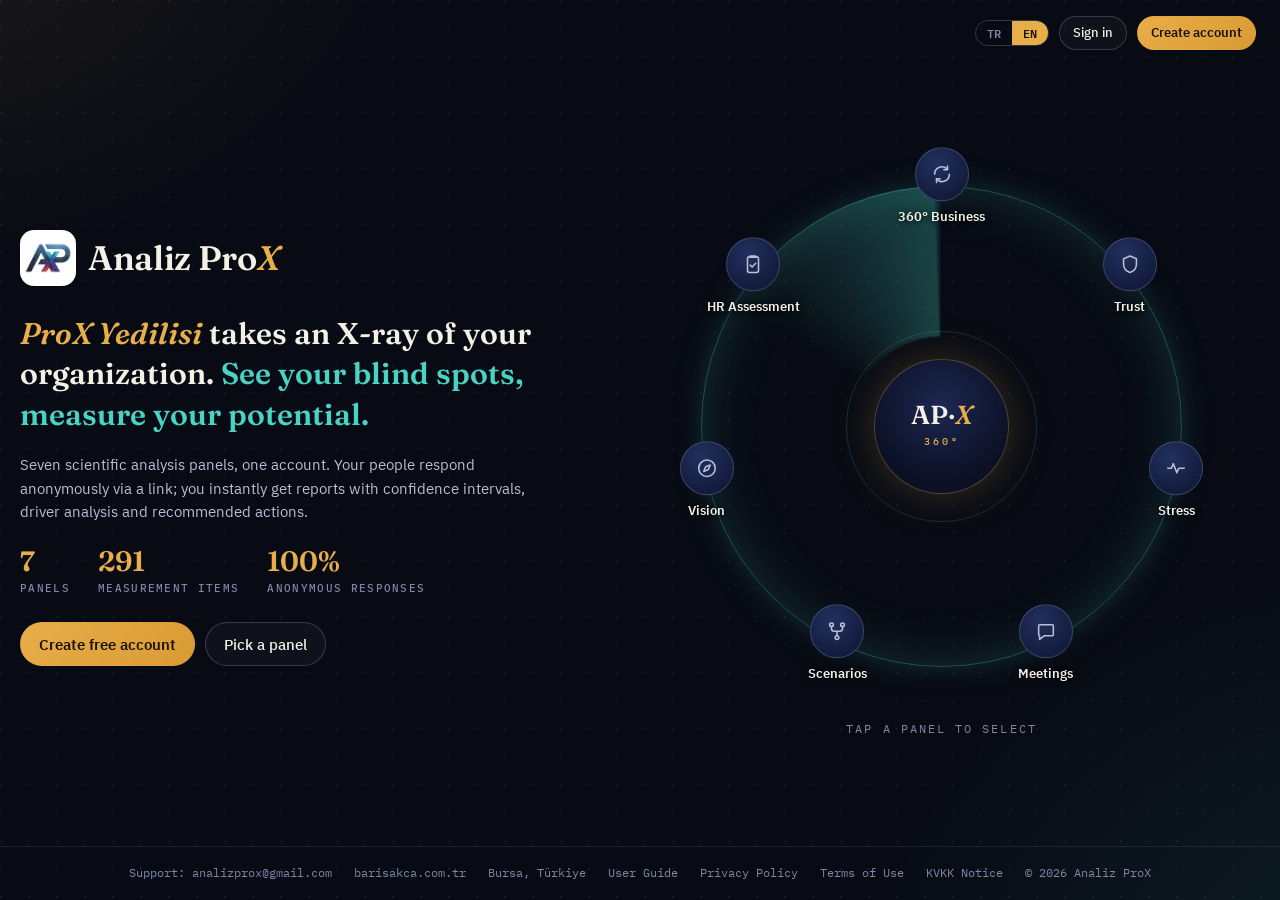
==== commit f871c956: "Add files via upload" ====
--- a/App/App/public/index.html
+++ b/App/App/public/index.html
@@ -7,9 +7,23 @@
   <meta name="description" content="Kurumların röntgenini çeken yedi analiz paneli: 360° işletme, güven, İK aday değerlendirme, vizyon & iletişim, senaryo planlama, stres ve toplantı verimliliği.">
   <meta name="theme-color" content="#080b14">
   <meta name="color-scheme" content="dark">
+  <link rel="canonical" href="https://analizprox.pages.dev/">
+  <meta name="robots" content="index,follow">
+  <meta property="og:type" content="website">
+  <meta property="og:url" content="https://analizprox.pages.dev/">
+  <meta property="og:site_name" content="Analiz ProX">
   <meta property="og:title" content="Analiz ProX — ProX Yedilisi">
   <meta property="og:description" content="İşletmenizin röntgenini çekin. Kör noktalarınızı görün, potansiyelinizi ölçün.">
-  <meta property="og:image" content="assets/img/og-image.jpg">
+  <meta property="og:image" content="https://analizprox.pages.dev/assets/img/og-image.jpg">
+  <meta name="twitter:card" content="summary_large_image">
+  <script type="application/ld+json">
+  {"@context":"https://schema.org","@type":"SoftwareApplication","name":"Analiz ProX","alternateName":"ProX Yedilisi",
+   "applicationCategory":"BusinessApplication","operatingSystem":"Web, Android, iOS, Windows","inLanguage":["tr","en"],
+   "url":"https://analizprox.pages.dev/",
+   "description":"Kurumların röntgenini çeken yedi analiz paneli: 360° işletme, güven ve psikolojik güvenlik, İK aday değerlendirme, vizyon ve iletişim uyumu, senaryo planlama ve kriz hazırlığı, kurumsal stres ve dayanıklılık, toplantı verimliliği. Anonim çalışan anketi, otomatik rapor ve Claude yapay zekâ ile derin analiz.",
+   "offers":{"@type":"Offer","description":"30 gün ücretsiz deneme, ardından aylık ProX Yedilisi aboneliği"},
+   "publisher":{"@type":"Organization","name":"Analiz ProX","email":"analizprox@gmail.com"}}
+  </script>
   <link rel="icon" href="assets/img/favicon.ico" sizes="any">
   <link rel="icon" type="image/png" sizes="192x192" href="assets/img/favicon-192.png">
   <link rel="apple-touch-icon" href="assets/img/apple-touch-icon.png">
@@ -21,7 +35,30 @@
   <script type="module" src="assets/js/app.js"></script>
 </head>
 <body>
-  <div id="app"><div class="loader"><i></i></div></div>
-  <noscript><p style="padding:24px;color:#fff">Analiz ProX'i kullanmak için JavaScript'i etkinleştirin.</p></noscript>
+  <div id="app"><div class="loader" style="min-height:90vh"><i></i></div></div>
+  <!-- JavaScript çalışmayan tarayıcılar ve arama motorları için tanıtım içeriği (kullanıcıya görünmez, ekranda yanıp sönmez) -->
+  <noscript>
+    <p style="padding:24px;color:#fff">Analiz ProX'i kullanmak için JavaScript'i etkinleştirin.</p>
+    <main class="seo-land" style="max-width:880px;margin:0 auto;padding:40px 20px;color:#e9ecf5;font-family:system-ui,-apple-system,Segoe UI,Roboto,sans-serif;line-height:1.6">
+      <h1 style="font-size:34px;margin:0 0 8px">Analiz ProX — Kurumunuzun röntgenini çekin</h1>
+      <p style="font-size:18px;color:#b9c0d6">ProX Yedilisi: işletmelerin güçlü ve zayıf yanlarını bilimsel yöntemlerle ölçen yedi analiz paneli tek uygulamada. Çalışanlar hesap açmadan, anonim olarak yanıtlar; rapor otomatik oluşur.</p>
+      <h2 style="font-size:22px;margin-top:28px">Yedi analiz paneli</h2>
+      <ul>
+        <li><b>360° İşletme Röntgeni</b> — Güvenlikten liderliğe on alanda işletmenin bütüncül sağlık taraması ve eNPS.</li>
+        <li><b>Güven &amp; Psikolojik Güvenlik</b> — Çalışanlar yöneticilerine, ekiplerine ve sisteme ne kadar güveniyor?</li>
+        <li><b>Kurumsal Stres &amp; Dayanıklılık</b> — Stresin kaynağını bulun: iş yükü mü, yönetim mi, belirsizlik mi?</li>
+        <li><b>Toplantı Verimliliği</b> — Toplantılarınız ne kadar değer üretiyor ve size kaça mal oluyor?</li>
+        <li><b>Senaryo Planlama &amp; Kriz Hazırlığı</b> — Üç kriz senaryosunda beş kritik alanın hazırlık düzeyi ve risk maruziyeti.</li>
+        <li><b>Vizyon &amp; İletişim Uyumu</b> — Strateji kâğıtta mı kalıyor, yoksa herkes aynı yöne mi bakıyor?</li>
+        <li><b>İK Aday Değerlendirme</b> — Bilişsel yetenek, durumsal yargı, kişilik ve dürüstlük tek raporda; pozisyona uyum skoru.</li>
+      </ul>
+      <h2 style="font-size:22px;margin-top:28px">Kurum Röntgeni ve Claude ile Derin Analiz</h2>
+      <p>Tüm panellerin sonuçları tek radar grafiğinde birleşir: en güçlü ve en zayıf alanlar, alanlar arası bağlantılar ve öncelikli aksiyonlar. Abonelikte Anthropic'in Claude yapay zekâsı sonuçlarınızı bir iş danışmanı gibi yorumlar ve İK adaylarınız için kişiye özel mülakat rehberi hazırlar.</p>
+      <h2 style="font-size:22px;margin-top:28px">Nasıl çalışır?</h2>
+      <ol><li>Kayıt olun ve kurumunuzu tanımlayın.</li><li>Değerlendirme başlatın; bağlantıyı veya QR kodu paylaşın.</li><li>Çalışanlar anonim yanıtlar; rapor otomatik oluşur (etki analizi, birim ısı haritası, 90 günlük aksiyon önerileri, PDF ve CSV).</li></ol>
+      <p><b>30 gün ücretsiz deneme.</b> Web, Android, iOS ve Windows'ta aynı hesap. Türkçe ve İngilizce.</p>
+      <p><a href="/#/register" style="color:#e8ae49">Ücretsiz başlayın</a> · <a href="/#/guide" style="color:#e8ae49">Kullanım kılavuzu</a> · <a href="/destek.html" style="color:#e8ae49">Destek</a> · <a href="/gizlilik.html" style="color:#e8ae49">Gizlilik</a> · <a href="/kosullar.html" style="color:#e8ae49">Kullanım koşulları</a> · <a href="/privacy.html" style="color:#e8ae49">Privacy</a></p>
+    </main>
+  </noscript>
 </body>
 </html>
--- a/App/App/public/assets/css/app.css
+++ b/App/App/public/assets/css/app.css
@@ -272,6 +272,9 @@
 .badge { display: inline-flex; align-items: center; gap: 6px; padding: 3px 10px; border-radius: 999px; font: 600 11px/1.6 var(--f-mono); letter-spacing: .04em; text-transform: uppercase; }
 .badge.open { background: rgba(61, 214, 176, .12); color: var(--c-excellent); }
 .badge.closed { background: rgba(125, 134, 166, .14); color: var(--ink-3); }
+.badge.done { background: rgba(72, 184, 211, .14); color: var(--c-strong); }
+.badge.kiosk { background: rgba(240, 138, 75, .14); color: var(--c-risk); }
+.alert.info ul li { margin: 3px 0; }
 .badge.b-excellent { background: rgba(61, 214, 176, .14); color: var(--c-excellent); }
 .badge.b-strong { background: rgba(72, 184, 211, .14); color: var(--c-strong); }
 .badge.b-develop { background: rgba(232, 174, 73, .14); color: var(--c-develop); }
@@ -313,7 +316,15 @@
 .sv-top { padding: calc(14px + var(--safe-top)) 18px 12px; display: flex; align-items: center; gap: 12px; border-bottom: 1px solid var(--line); background: rgba(8, 11, 20, .8); position: sticky; top: 0; z-index: 5; backdrop-filter: blur(10px); }
 .sv-top .t { flex: 1; min-width: 0; }
 .sv-top .t b { display: block; font-size: 14px; white-space: nowrap; overflow: hidden; text-overflow: ellipsis; }
-.sv-top .t span { font: 500 11px/1 var(--f-mono); color: var(--ink-3); letter-spacing: .08em; }
+.sv-top .t span { display: block; margin-top: 4px; font: 500 11px/1.2 var(--f-mono); color: var(--ink-3); letter-spacing: .06em; white-space: nowrap; overflow: hidden; text-overflow: ellipsis; }
+.sv-top .brand { flex: none; }
+@media (max-width: 560px) {
+  .sv-top { gap: 10px; padding-left: 14px; padding-right: 14px; }
+  .sv-top .brand b { display: none; }
+  .sv-top .brand img { width: 36px; height: 36px; }
+  .sv-top .t b { white-space: normal; display: -webkit-box; -webkit-line-clamp: 2; -webkit-box-orient: vertical; line-height: 1.25; }
+  .sv-top .lang button { padding: 6px 9px; }
+}
 .progress { height: 3px; background: var(--line); }
 .progress i { display: block; height: 100%; background: linear-gradient(90deg, var(--cyan), var(--gold)); transition: width .25s; }
 .sv-body { flex: 1; display: grid; place-items: center; padding: 24px 16px calc(24px + var(--safe-bottom)); }
@@ -575,3 +586,140 @@
 .paywall p { margin: 10px 0 20px; }
 .sub-card .price span { display: inline-block; margin-top: 4px; }
 @media (max-width: 520px) { .sub-card .price { text-align: left; min-width: 0; width: 100%; } .sub-card .price b { display: inline; margin-right: 6px; } }
+/* Göze çarpan bilgi kutusu (anonimlik / veri yeterliliği) */
+.glow-note { display: flex; gap: 14px; align-items: flex-start; padding: 16px 18px; margin: 4px 0 18px; border-radius: var(--r-sm, 12px);
+  background: linear-gradient(135deg, rgba(232, 174, 73, .14), rgba(72, 184, 211, .08)); border: 1px solid rgba(232, 174, 73, .55);
+  box-shadow: 0 0 0 1px rgba(232, 174, 73, .12), 0 0 22px rgba(232, 174, 73, .22); animation: glowPulse 3.2s ease-in-out infinite; }
+.glow-note .gi { flex: none; width: 38px; height: 38px; border-radius: 50%; display: grid; place-items: center; background: rgba(232, 174, 73, .18); color: var(--gold); }
+.glow-note .gi svg { width: 20px; height: 20px; }
+.glow-note b { display: block; color: var(--gold); font-size: 15px; margin-bottom: 4px; }
+.glow-note p { margin: 0; color: var(--ink-2); font-size: 14px; line-height: 1.55; }
+@keyframes glowPulse { 0%, 100% { box-shadow: 0 0 0 1px rgba(232, 174, 73, .12), 0 0 16px rgba(232, 174, 73, .16); } 50% { box-shadow: 0 0 0 1px rgba(232, 174, 73, .25), 0 0 28px rgba(232, 174, 73, .32); } }
+@media (prefers-reduced-motion: reduce) { .glow-note { animation: none; } }
+@media print { .glow-note { animation: none; box-shadow: none; background: none; } }
+.suspect-line { display: flex; gap: 8px; align-items: center; flex-wrap: wrap; font-size: 13px; color: var(--ink-3); margin: -6px 0 16px; }
+.suspect-line svg { width: 16px; height: 16px; flex: none; }
+.suspect-line a { color: var(--cyan); }
+/* Katılımcı görüşleri */
+.cm-top { display: grid; gap: 10px; }
+.cm-rank { display: flex; gap: 12px; align-items: flex-start; padding: 12px 14px; border-radius: 12px; background: rgba(255, 255, 255, .03); border: 1px solid var(--line); }
+.cm-rank.first { border-color: rgba(232, 174, 73, .5); background: rgba(232, 174, 73, .07); }
+.cm-rank .rk { flex: none; width: 28px; height: 28px; border-radius: 50%; display: grid; place-items: center; font: 700 13px var(--f-mono); background: rgba(232, 174, 73, .16); color: var(--gold); }
+.cm-rank > div { flex: 1; min-width: 0; }
+.cm-rank p { margin: 0 0 6px; color: var(--ink); }
+.cm-rank small { color: var(--ink-3); font-family: var(--f-mono); font-size: 12px; }
+.cm-bar { height: 6px; border-radius: 6px; background: rgba(255, 255, 255, .06); overflow: hidden; margin-bottom: 4px; }
+.cm-bar i { display: block; height: 100%; background: linear-gradient(90deg, var(--gold), var(--cyan)); border-radius: 6px; }
+.cm-words { display: flex; flex-wrap: wrap; gap: 8px; }
+.cm-words span { font-size: calc(13px * var(--w, 1)); padding: 4px 10px; border-radius: 999px; background: rgba(72, 184, 211, .1); color: var(--ink-2); }
+.cm-words span b { color: var(--cyan); font-family: var(--f-mono); font-size: 11px; margin-left: 4px; }
+details summary { cursor: pointer; color: var(--cyan); font-size: 14px; }
+/* Derin Analiz (Claude) */
+.deep-card { margin-top: 18px; border-color: rgba(155, 135, 245, .35); background: linear-gradient(160deg, rgba(155, 135, 245, .08), rgba(72, 184, 211, .04)); }
+.deep-head { display: flex; gap: 18px; align-items: flex-start; justify-content: space-between; flex-wrap: wrap; }
+.deep-head h3 { display: flex; align-items: center; gap: 8px; margin-top: 6px; }
+.deep-head h3 svg { width: 20px; height: 20px; color: var(--violet); }
+.deep-head > div:first-child { flex: 1 1 380px; }
+.deep-cta { display: flex; flex-direction: column; align-items: flex-end; gap: 6px; }
+.deep-lock { display: flex; gap: 12px; align-items: flex-start; margin-top: 14px; padding: 14px; border-radius: 12px; border: 1px dashed rgba(155, 135, 245, .5); color: var(--ink-2); }
+.deep-lock svg { width: 22px; height: 22px; flex: none; color: var(--violet); }
+.deep-lock p { margin: 4px 0 0; font-size: 14px; }
+.deep-wait { display: flex; gap: 14px; align-items: center; padding: 18px; margin-top: 14px; border-radius: 12px; background: rgba(255, 255, 255, .03); }
+.deep-wait .spin { width: 26px; height: 26px; border-radius: 50%; border: 3px solid rgba(155, 135, 245, .25); border-top-color: var(--violet); animation: spin 1s linear infinite; flex: none; }
+@keyframes spin { to { transform: rotate(360deg); } }
+.deep-doc { margin-top: 16px; padding: 20px 22px; border-radius: 14px; background: rgba(8, 11, 20, .5); border: 1px solid var(--line); }
+.deep-meta { display: flex; gap: 10px; align-items: center; flex-wrap: wrap; font-size: 13px; color: var(--ink-3); margin-bottom: 8px; }
+.deep-meta .btn { margin-left: auto; }
+.ai-chip { display: inline-flex; align-items: center; gap: 5px; padding: 3px 10px; border-radius: 999px; background: rgba(155, 135, 245, .16); color: var(--violet); font: 600 12px var(--f-mono); }
+.ai-chip svg { width: 13px; height: 13px; }
+.deep-body h2 { font-size: 20px; margin: 22px 0 8px; color: var(--ink); }
+.deep-body h3 { font-size: 16px; margin: 16px 0 6px; color: var(--gold); }
+.deep-body h4 { font-size: 14px; margin: 12px 0 4px; }
+.deep-body p, .deep-body li { color: var(--ink-2); line-height: 1.65; font-size: 15px; }
+.deep-body ul, .deep-body ol { margin: 6px 0 10px 20px; padding: 0; }
+.deep-body .cite { color: var(--cyan); font-size: 11px; }
+.deep-body .ref { font-size: 13px; color: var(--ink-3); margin: 4px 0; padding-left: 26px; text-indent: -26px; }
+.deep-note { margin: 18px 0 0; padding-top: 12px; border-top: 1px solid var(--line); font-size: 12px; color: var(--ink-3); }
+.deep-hist summary { margin-top: 14px; }
+@media print {
+  body.print-deep .wrap > *:not(:has(.deep-doc)):not(.deep-doc) { display: none !important; }
+  body.print-deep .deep-card > *:not([id$="-out"]) { display: none !important; }
+  body.print-deep .deep-card { border: 0; background: none; padding: 0; }
+  .deep-doc { background: none; border: 0; padding: 0; }
+  .deep-body p, .deep-body li { color: #222; }
+  .deep-body h2, .deep-body h3 { color: #111; }
+}
+/* Kurum Röntgeni */
+.xr-hero { display: grid; grid-template-columns: minmax(0, 1.1fr) minmax(0, 1fr); gap: 18px; align-items: stretch; }
+@media (max-width: 860px) { .xr-hero { grid-template-columns: 1fr; } }
+.xr-areas { display: grid; grid-template-columns: repeat(auto-fill, minmax(250px, 1fr)); gap: 14px; }
+.xr-area { padding: 16px; border-radius: 14px; background: rgba(255, 255, 255, .03); border: 1px solid var(--line); display: flex; flex-direction: column; gap: 8px; }
+.xr-area .sc { font: 600 34px/1 var(--f-serif); }
+.xr-area .src { font-size: 12px; color: var(--ink-3); }
+.xr-area select.input { padding: 6px 10px; font-size: 13px; }
+.xr-area.none { opacity: .75; border-style: dashed; }
+.xr-delta { font: 600 12px var(--f-mono); margin-left: 6px; }
+.xr-delta.up { color: var(--c-excellent); }
+.xr-delta.down { color: var(--c-critical); }
+.xr-tile { display: grid; grid-template-columns: auto 1fr auto; gap: 16px; align-items: center; margin-bottom: 18px; text-decoration: none !important; border-color: rgba(232, 174, 73, .45); background: linear-gradient(120deg, rgba(232, 174, 73, .10), rgba(72, 184, 211, .06)); }
+.xr-tile .ic { width: 52px; height: 52px; border-radius: 14px; display: grid; place-items: center; background: rgba(232, 174, 73, .16); color: var(--gold); }
+.xr-tile .ic svg { width: 28px; height: 28px; }
+.xr-tile h3 { margin: 0 0 4px; color: var(--ink); }
+.xr-tile p { margin: 0; color: var(--ink-2); font-size: 14px; }
+.xr-tile .big { font: 600 36px/1 var(--f-serif); color: var(--gold); text-align: right; }
+.xr-tile .big small { display: block; font: 500 11px var(--f-mono); color: var(--ink-3); margin-top: 4px; }
+@media (max-width: 560px) { .xr-tile { grid-template-columns: auto 1fr; } .xr-tile .big { grid-column: 1 / -1; text-align: left; } }
+/* Rapor filtre çubuğu */
+.flt-box { margin: -8px 0 22px; border: 1px solid var(--line); border-radius: 14px; background: rgba(255, 255, 255, .02); }
+.flt-box summary { list-style: none; cursor: pointer; padding: 12px 16px; display: flex; flex-wrap: wrap; align-items: center; gap: 8px 12px; color: var(--ink); font-weight: 600; font-size: 14px; }
+.flt-box summary::-webkit-details-marker { display: none; }
+.flt-box summary svg { width: 16px; height: 16px; color: var(--cyan); }
+.flt-chips { display: flex; flex-wrap: wrap; gap: 6px; font-weight: 500; }
+.flt-chips .chip { font-size: 12px; padding: 3px 10px; border-color: rgba(72, 184, 211, .4); color: var(--cyan); }
+.flt-form { padding: 4px 16px 14px; border-top: 1px solid var(--line); }
+.flt-grid { display: grid; grid-template-columns: repeat(auto-fill, minmax(190px, 1fr)); gap: 0 14px; margin-top: 12px; }
+.flt-merge { display: grid; gap: 4px; max-height: 220px; overflow: auto; }
+@media print { .flt-box form { display: none; } .flt-box { border: 0; margin: 0 0 10px; } }
+/* Ana sayfa: Kurum Röntgeni + Yapay Zekâ kartı */
+.xr-hero-tile { margin-bottom: 18px; border-color: rgba(232, 174, 73, .45); background: linear-gradient(120deg, rgba(232, 174, 73, .10), rgba(155, 135, 245, .08)); }
+.xr-ht-head { display: grid; grid-template-columns: auto 1fr auto; gap: 16px; align-items: center; }
+.xr-ht-head .ic { width: 54px; height: 54px; border-radius: 14px; display: grid; place-items: center; background: rgba(232, 174, 73, .16); color: var(--gold); }
+.xr-ht-head .ic svg { width: 30px; height: 30px; }
+.xr-ht-head h2 { margin: 6px 0 0; font-size: clamp(20px, 2.4vw, 26px); }
+.xr-ht-head .big { font: 600 38px/1 var(--f-serif); color: var(--gold); text-align: right; }
+.xr-ht-head .big span { font-size: 22px; color: var(--ink-3); }
+.xr-ht-head .big small { display: block; font: 500 11px var(--f-mono); color: var(--ink-3); margin-top: 4px; }
+.xr-ht-steps { display: grid; grid-template-columns: 1fr 1fr; gap: 14px; margin: 16px 0 12px; }
+.xr-ht-steps .st { display: flex; gap: 12px; padding: 14px; border-radius: 12px; background: rgba(8, 11, 20, .35); border: 1px solid var(--line); }
+.xr-ht-steps .st.ai { border-color: rgba(155, 135, 245, .45); }
+.xr-ht-steps .st > b { flex: none; width: 28px; height: 28px; border-radius: 50%; display: grid; place-items: center; background: rgba(232, 174, 73, .16); color: var(--gold); font-family: var(--f-mono); }
+.xr-ht-steps .st.ai > b { background: rgba(155, 135, 245, .18); color: var(--violet); }
+.xr-ht-steps h4 { margin: 2px 0 6px; display: flex; align-items: center; gap: 8px; flex-wrap: wrap; }
+.xr-ht-steps h4 svg { width: 16px; height: 16px; color: var(--violet); }
+.xr-ht-steps p { margin: 0; font-size: 14px; color: var(--ink-2); line-height: 1.55; }
+@media (max-width: 760px) { .xr-ht-steps { grid-template-columns: 1fr; } .xr-ht-head { grid-template-columns: auto 1fr; } .xr-ht-head .big { grid-column: 1 / -1; text-align: left; } }
+
+/* Derin Analiz kartı: kırmızı, parlayan çerçeve — sayfada ilk göze çarpan öğe */
+.deep-card { position: relative; margin: 6px 0 26px; border: 2px solid rgba(232, 56, 79, .85) !important;
+  background: linear-gradient(150deg, rgba(232, 56, 79, .14), rgba(155, 135, 245, .10) 55%, rgba(8, 11, 20, .6)) !important;
+  box-shadow: 0 0 0 1px rgba(232, 56, 79, .35), 0 0 26px rgba(232, 56, 79, .45), inset 0 0 22px rgba(232, 56, 79, .10);
+  animation: deepGlow 2.4s ease-in-out infinite; }
+@keyframes deepGlow {
+  0%, 100% { box-shadow: 0 0 0 1px rgba(232, 56, 79, .35), 0 0 18px rgba(232, 56, 79, .35), inset 0 0 18px rgba(232, 56, 79, .08); }
+  50% { box-shadow: 0 0 0 2px rgba(255, 92, 112, .6), 0 0 42px rgba(232, 56, 79, .75), inset 0 0 28px rgba(232, 56, 79, .16); } }
+.deep-card .eyebrow { color: #ff8a98 !important; }
+.deep-card .deep-head h3 { font-size: 22px; }
+.deep-card .deep-head h3 svg { color: #ff8a98; width: 24px; height: 24px; }
+.deep-card .deep-cta .btn.primary { background: linear-gradient(135deg, #ff5c70, #e8384f); color: #fff; border-color: transparent; font-size: 16px; padding: 12px 22px;
+  box-shadow: 0 0 18px rgba(232, 56, 79, .6); animation: deepBtn 1.8s ease-in-out infinite; }
+.deep-card .deep-cta .btn.primary:disabled { animation: none; opacity: .55; box-shadow: none; }
+@keyframes deepBtn { 0%, 100% { transform: scale(1); box-shadow: 0 0 14px rgba(232, 56, 79, .5); } 50% { transform: scale(1.04); box-shadow: 0 0 30px rgba(255, 92, 112, .85); } }
+.deep-card .deep-lock { border-color: rgba(232, 56, 79, .6); }
+.deep-card .deep-lock svg { color: #ff8a98; }
+@media (prefers-reduced-motion: reduce) { .deep-card, .deep-card .deep-cta .btn.primary { animation: none; } }
+@media print { .deep-card { animation: none; box-shadow: none; border: 0 !important; background: none !important; } }
+.xr-ht-steps .st.ai { border: 2px solid rgba(232, 56, 79, .8); box-shadow: 0 0 20px rgba(232, 56, 79, .4); animation: deepGlow 2.4s ease-in-out infinite; }
+.xr-ht-steps .st.ai > b { background: rgba(232, 56, 79, .2); color: #ff8a98; }
+.xr-ht-steps .st.ai h4 svg { color: #ff8a98; }
+#go-ai { background: linear-gradient(135deg, #ff5c70, #e8384f); color: #fff; border-color: transparent; box-shadow: 0 0 18px rgba(232, 56, 79, .6); animation: deepBtn 1.8s ease-in-out infinite; }
+.deep-card { scroll-margin-top: 90px; }
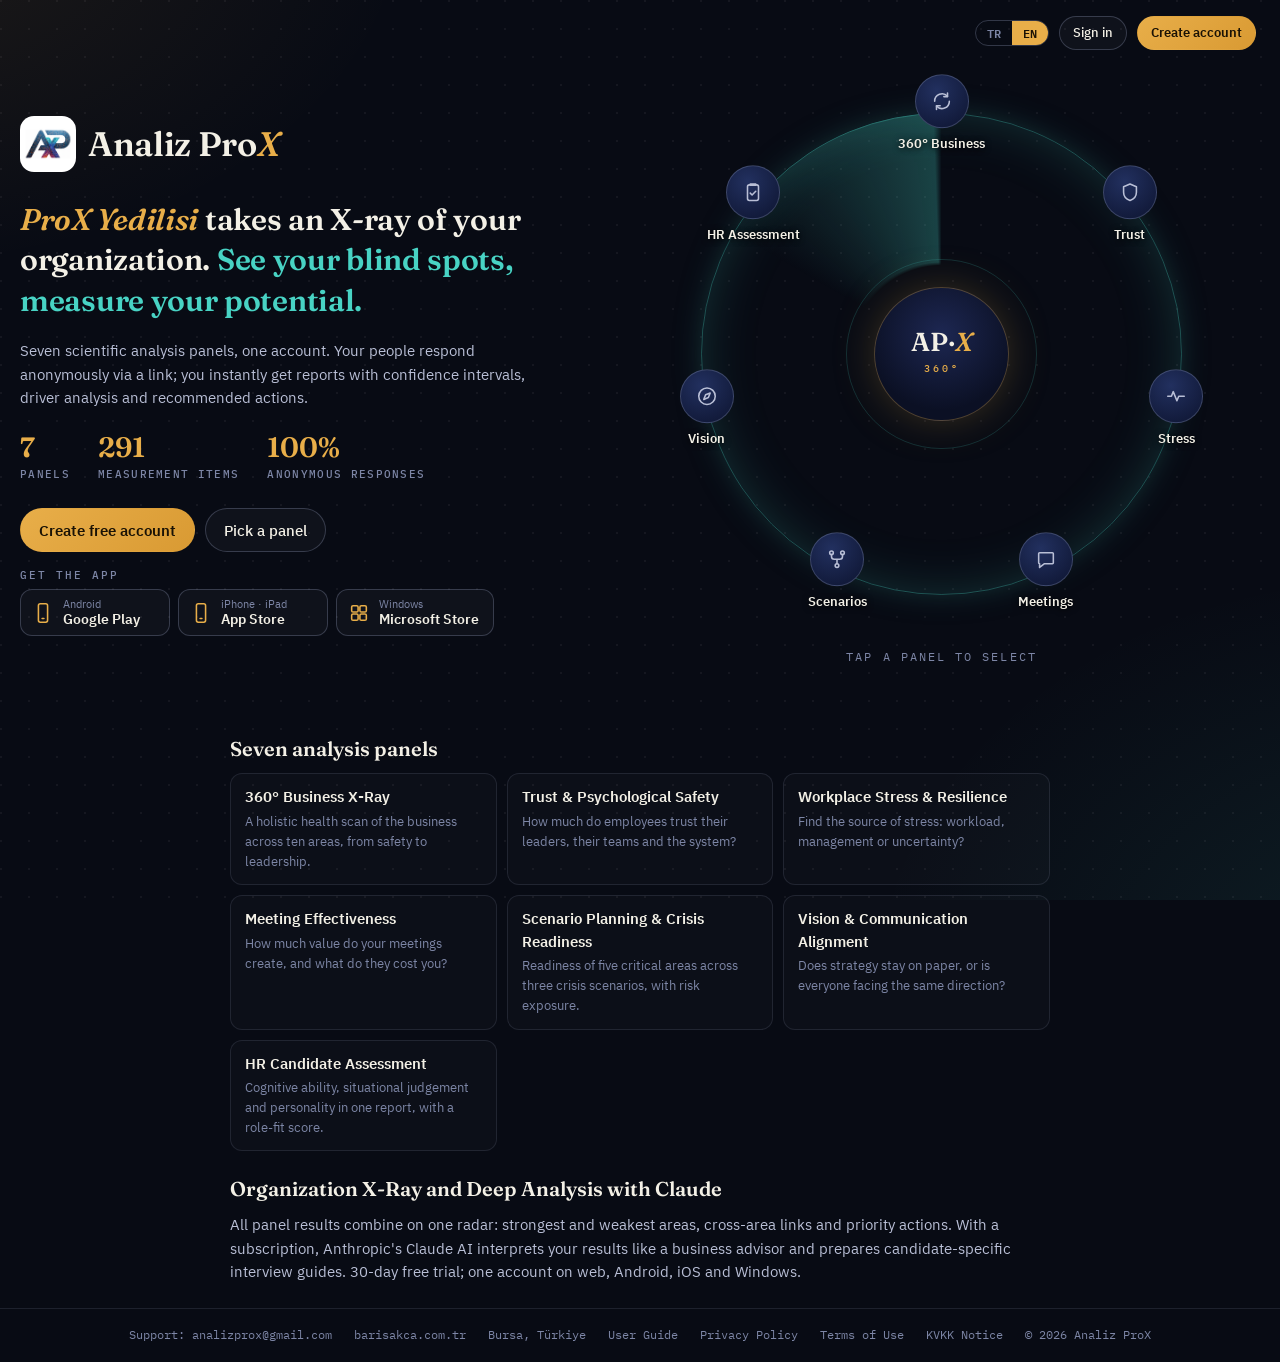
==== commit 3f4470cb: "Add files via upload" ====
--- a/App/App/public/index.html
+++ b/App/App/public/index.html
@@ -7,19 +7,19 @@
   <meta name="description" content="Kurumların röntgenini çeken yedi analiz paneli: 360° işletme, güven, İK aday değerlendirme, vizyon & iletişim, senaryo planlama, stres ve toplantı verimliliği.">
   <meta name="theme-color" content="#080b14">
   <meta name="color-scheme" content="dark">
-  <link rel="canonical" href="https://analizprox.pages.dev/">
+  <link rel="canonical" href="https://analizprox.barisakca.com.tr/">
   <meta name="robots" content="index,follow">
   <meta property="og:type" content="website">
-  <meta property="og:url" content="https://analizprox.pages.dev/">
+  <meta property="og:url" content="https://analizprox.barisakca.com.tr/">
   <meta property="og:site_name" content="Analiz ProX">
   <meta property="og:title" content="Analiz ProX — ProX Yedilisi">
   <meta property="og:description" content="İşletmenizin röntgenini çekin. Kör noktalarınızı görün, potansiyelinizi ölçün.">
-  <meta property="og:image" content="https://analizprox.pages.dev/assets/img/og-image.jpg">
+  <meta property="og:image" content="https://analizprox.barisakca.com.tr/assets/img/og-image.jpg">
   <meta name="twitter:card" content="summary_large_image">
   <script type="application/ld+json">
   {"@context":"https://schema.org","@type":"SoftwareApplication","name":"Analiz ProX","alternateName":"ProX Yedilisi",
    "applicationCategory":"BusinessApplication","operatingSystem":"Web, Android, iOS, Windows","inLanguage":["tr","en"],
-   "url":"https://analizprox.pages.dev/",
+   "url":"https://analizprox.barisakca.com.tr/",
    "description":"Kurumların röntgenini çeken yedi analiz paneli: 360° işletme, güven ve psikolojik güvenlik, İK aday değerlendirme, vizyon ve iletişim uyumu, senaryo planlama ve kriz hazırlığı, kurumsal stres ve dayanıklılık, toplantı verimliliği. Anonim çalışan anketi, otomatik rapor ve Claude yapay zekâ ile derin analiz.",
    "offers":{"@type":"Offer","description":"30 gün ücretsiz deneme, ardından aylık ProX Yedilisi aboneliği"},
    "publisher":{"@type":"Organization","name":"Analiz ProX","email":"analizprox@gmail.com"}}
--- a/App/App/public/assets/css/app.css
+++ b/App/App/public/assets/css/app.css
@@ -699,27 +699,72 @@
 .xr-ht-steps p { margin: 0; font-size: 14px; color: var(--ink-2); line-height: 1.55; }
 @media (max-width: 760px) { .xr-ht-steps { grid-template-columns: 1fr; } .xr-ht-head { grid-template-columns: auto 1fr; } .xr-ht-head .big { grid-column: 1 / -1; text-align: left; } }
 
-/* Derin Analiz kartı: kırmızı, parlayan çerçeve — sayfada ilk göze çarpan öğe */
-.deep-card { position: relative; margin: 6px 0 26px; border: 2px solid rgba(232, 56, 79, .85) !important;
-  background: linear-gradient(150deg, rgba(232, 56, 79, .14), rgba(155, 135, 245, .10) 55%, rgba(8, 11, 20, .6)) !important;
-  box-shadow: 0 0 0 1px rgba(232, 56, 79, .35), 0 0 26px rgba(232, 56, 79, .45), inset 0 0 22px rgba(232, 56, 79, .10);
-  animation: deepGlow 2.4s ease-in-out infinite; }
+/* Derin Analiz kartı: kırmızı çerçeve, yumuşak ve yavaş ışık (yarı yarıya kısıldı) */
+.deep-card { position: relative; margin: 6px 0 26px; border: 1.5px solid rgba(232, 56, 79, .55) !important;
+  background: linear-gradient(150deg, rgba(232, 56, 79, .07), rgba(155, 135, 245, .06) 55%, rgba(8, 11, 20, .6)) !important;
+  box-shadow: 0 0 0 1px rgba(232, 56, 79, .15), 0 0 12px rgba(232, 56, 79, .2);
+  animation: deepGlow 4s ease-in-out infinite; }
 @keyframes deepGlow {
-  0%, 100% { box-shadow: 0 0 0 1px rgba(232, 56, 79, .35), 0 0 18px rgba(232, 56, 79, .35), inset 0 0 18px rgba(232, 56, 79, .08); }
-  50% { box-shadow: 0 0 0 2px rgba(255, 92, 112, .6), 0 0 42px rgba(232, 56, 79, .75), inset 0 0 28px rgba(232, 56, 79, .16); } }
+  0%, 100% { box-shadow: 0 0 0 1px rgba(232, 56, 79, .15), 0 0 9px rgba(232, 56, 79, .16); }
+  50% { box-shadow: 0 0 0 1px rgba(232, 56, 79, .28), 0 0 20px rgba(232, 56, 79, .32); } }
 .deep-card .eyebrow { color: #ff8a98 !important; }
 .deep-card .deep-head h3 { font-size: 22px; }
 .deep-card .deep-head h3 svg { color: #ff8a98; width: 24px; height: 24px; }
-.deep-card .deep-cta .btn.primary { background: linear-gradient(135deg, #ff5c70, #e8384f); color: #fff; border-color: transparent; font-size: 16px; padding: 12px 22px;
-  box-shadow: 0 0 18px rgba(232, 56, 79, .6); animation: deepBtn 1.8s ease-in-out infinite; }
-.deep-card .deep-cta .btn.primary:disabled { animation: none; opacity: .55; box-shadow: none; }
-@keyframes deepBtn { 0%, 100% { transform: scale(1); box-shadow: 0 0 14px rgba(232, 56, 79, .5); } 50% { transform: scale(1.04); box-shadow: 0 0 30px rgba(255, 92, 112, .85); } }
-.deep-card .deep-lock { border-color: rgba(232, 56, 79, .6); }
+.deep-card .deep-cta .btn.primary { background: linear-gradient(135deg, #f0606f, #d8404f); color: #fff; border-color: transparent; font-size: 16px; padding: 12px 22px;
+  box-shadow: 0 0 8px rgba(232, 56, 79, .3); }
+.deep-card .deep-cta .btn.primary:hover { box-shadow: 0 0 14px rgba(232, 56, 79, .45); }
+.deep-card .deep-cta .btn.primary:disabled { opacity: .55; box-shadow: none; }
+.deep-card .deep-lock { border-color: rgba(232, 56, 79, .45); }
 .deep-card .deep-lock svg { color: #ff8a98; }
-@media (prefers-reduced-motion: reduce) { .deep-card, .deep-card .deep-cta .btn.primary { animation: none; } }
+@media (prefers-reduced-motion: reduce) { .deep-card, .xr-ht-steps .st.ai { animation: none; } }
 @media print { .deep-card { animation: none; box-shadow: none; border: 0 !important; background: none !important; } }
-.xr-ht-steps .st.ai { border: 2px solid rgba(232, 56, 79, .8); box-shadow: 0 0 20px rgba(232, 56, 79, .4); animation: deepGlow 2.4s ease-in-out infinite; }
-.xr-ht-steps .st.ai > b { background: rgba(232, 56, 79, .2); color: #ff8a98; }
+.xr-ht-steps .st.ai { border: 1.5px solid rgba(232, 56, 79, .5); box-shadow: 0 0 10px rgba(232, 56, 79, .18); animation: deepGlow 4s ease-in-out infinite; }
+.xr-ht-steps .st.ai > b { background: rgba(232, 56, 79, .15); color: #ff8a98; }
 .xr-ht-steps .st.ai h4 svg { color: #ff8a98; }
-#go-ai { background: linear-gradient(135deg, #ff5c70, #e8384f); color: #fff; border-color: transparent; box-shadow: 0 0 18px rgba(232, 56, 79, .6); animation: deepBtn 1.8s ease-in-out infinite; }
+#go-ai { background: linear-gradient(135deg, #f0606f, #d8404f); color: #fff; border-color: transparent; box-shadow: 0 0 8px rgba(232, 56, 79, .3); }
 .deep-card { scroll-margin-top: 90px; }
+
+/* Ana sayfa: arama motorları için de okunur tanıtım bölümü */
+.hub-seo { max-width: 1100px; margin: 10px auto 0; padding: 0 22px 10px; }
+.hub-seo h2 { font-size: 20px; margin: 26px 0 12px; }
+.hub-seo p { color: var(--ink-2); max-width: 820px; }
+.hub-seo-grid { display: grid; grid-template-columns: repeat(auto-fill, minmax(240px, 1fr)); gap: 10px; }
+.hub-seo-grid a { display: block; padding: 12px 14px; border-radius: 12px; border: 1px solid var(--line); background: rgba(255, 255, 255, .02); text-decoration: none !important; }
+.hub-seo-grid a b { display: block; color: var(--ink); font-size: 14.5px; }
+.hub-seo-grid a span { display: block; color: var(--ink-3); font-size: 13px; margin-top: 3px; }
+
+/* Deneme hatırlatması — sade, nötr */
+.trial-chip { display: inline-flex; align-items: center; gap: 6px; padding: 4px 10px; border-radius: 999px; border: 1px solid var(--line, rgba(125,134,166,.3)); color: var(--ink-2); font: 500 12px/1.4 var(--f-mono); text-decoration: none !important; white-space: nowrap; margin-right: 6px; }
+.trial-chip .ico, .trial-chip svg { width: 14px; height: 14px; }
+.trial-chip:hover { color: var(--ink); border-color: var(--ink-3); }
+.trial-note { text-align: center; padding: 6px 4px 2px; }
+.trial-note .tn-ico { display: inline-flex; width: 44px; height: 44px; align-items: center; justify-content: center; border-radius: 50%; background: rgba(125,134,166,.12); color: var(--ink-2); margin-bottom: 8px; }
+.trial-note .tn-ico svg { width: 22px; height: 22px; }
+.trial-note p { max-width: 440px; margin: 0 auto 16px; line-height: 1.55; }
+.trial-note .row { justify-content: center; }
+@media (max-width: 760px) { .trial-chip span { display: none; } .trial-chip { padding: 6px; margin-right: 2px; } }
+.alias-note { display: flex; gap: 10px; align-items: flex-start; margin: -4px 0 14px; font-size: 13px; line-height: 1.55; }
+.alias-note > svg, .alias-note > .ico { flex: none; margin-top: 2px; }
+.alias-note b { display: block; margin-bottom: 2px; }
+.alias-note small { display: block; margin-top: 6px; color: var(--ink-3); }
+
+/* Mağaza butonları */
+.stores { margin-top: 18px; }
+.stores-t { font: 500 11px/1 var(--f-mono); letter-spacing: .18em; text-transform: uppercase; color: var(--ink-3); margin-bottom: 8px; }
+.stores-row { display: flex; flex-wrap: wrap; gap: 8px; }
+.store-btn { display: inline-flex; align-items: center; gap: 9px; padding: 8px 14px 8px 11px; border-radius: 12px; border: 1px solid var(--line-2); background: rgba(255,255,255,.03); color: var(--ink) !important; text-decoration: none !important; min-width: 150px; }
+.store-btn:hover { border-color: var(--gold); }
+.store-btn svg { width: 22px; height: 22px; color: var(--gold); flex: none; }
+.store-btn span { display: flex; flex-direction: column; line-height: 1.15; }
+.store-btn small { font-size: 10.5px; color: var(--ink-3); }
+.store-btn b { font-size: 14px; font-weight: 600; }
+.store-note { text-align: center; padding: 6px 4px 2px; }
+.store-note .sn-ico { display: inline-flex; width: 44px; height: 44px; align-items: center; justify-content: center; border-radius: 50%; background: rgba(232,174,73,.14); color: var(--gold); margin-bottom: 8px; }
+.store-note .sn-ico svg { width: 22px; height: 22px; }
+.store-note p { max-width: 440px; margin: 0 auto 16px; line-height: 1.55; }
+.store-note .row { justify-content: center; }
+@media (max-width: 520px) { .store-btn { flex: 1 1 100%; } }
+/* Mülakat rehberi: sorunun kendisi vurgulu */
+.deep-doc h4 + p { margin: 6px 0 8px; padding: 10px 14px; border-left: 3px solid var(--gold); border-radius: 8px; background: rgba(232, 174, 73, .08); }
+.deep-doc h4 + p b { font-weight: 600; }
+@media print { .deep-doc h4 + p { background: #fdf6e7 !important; } }
